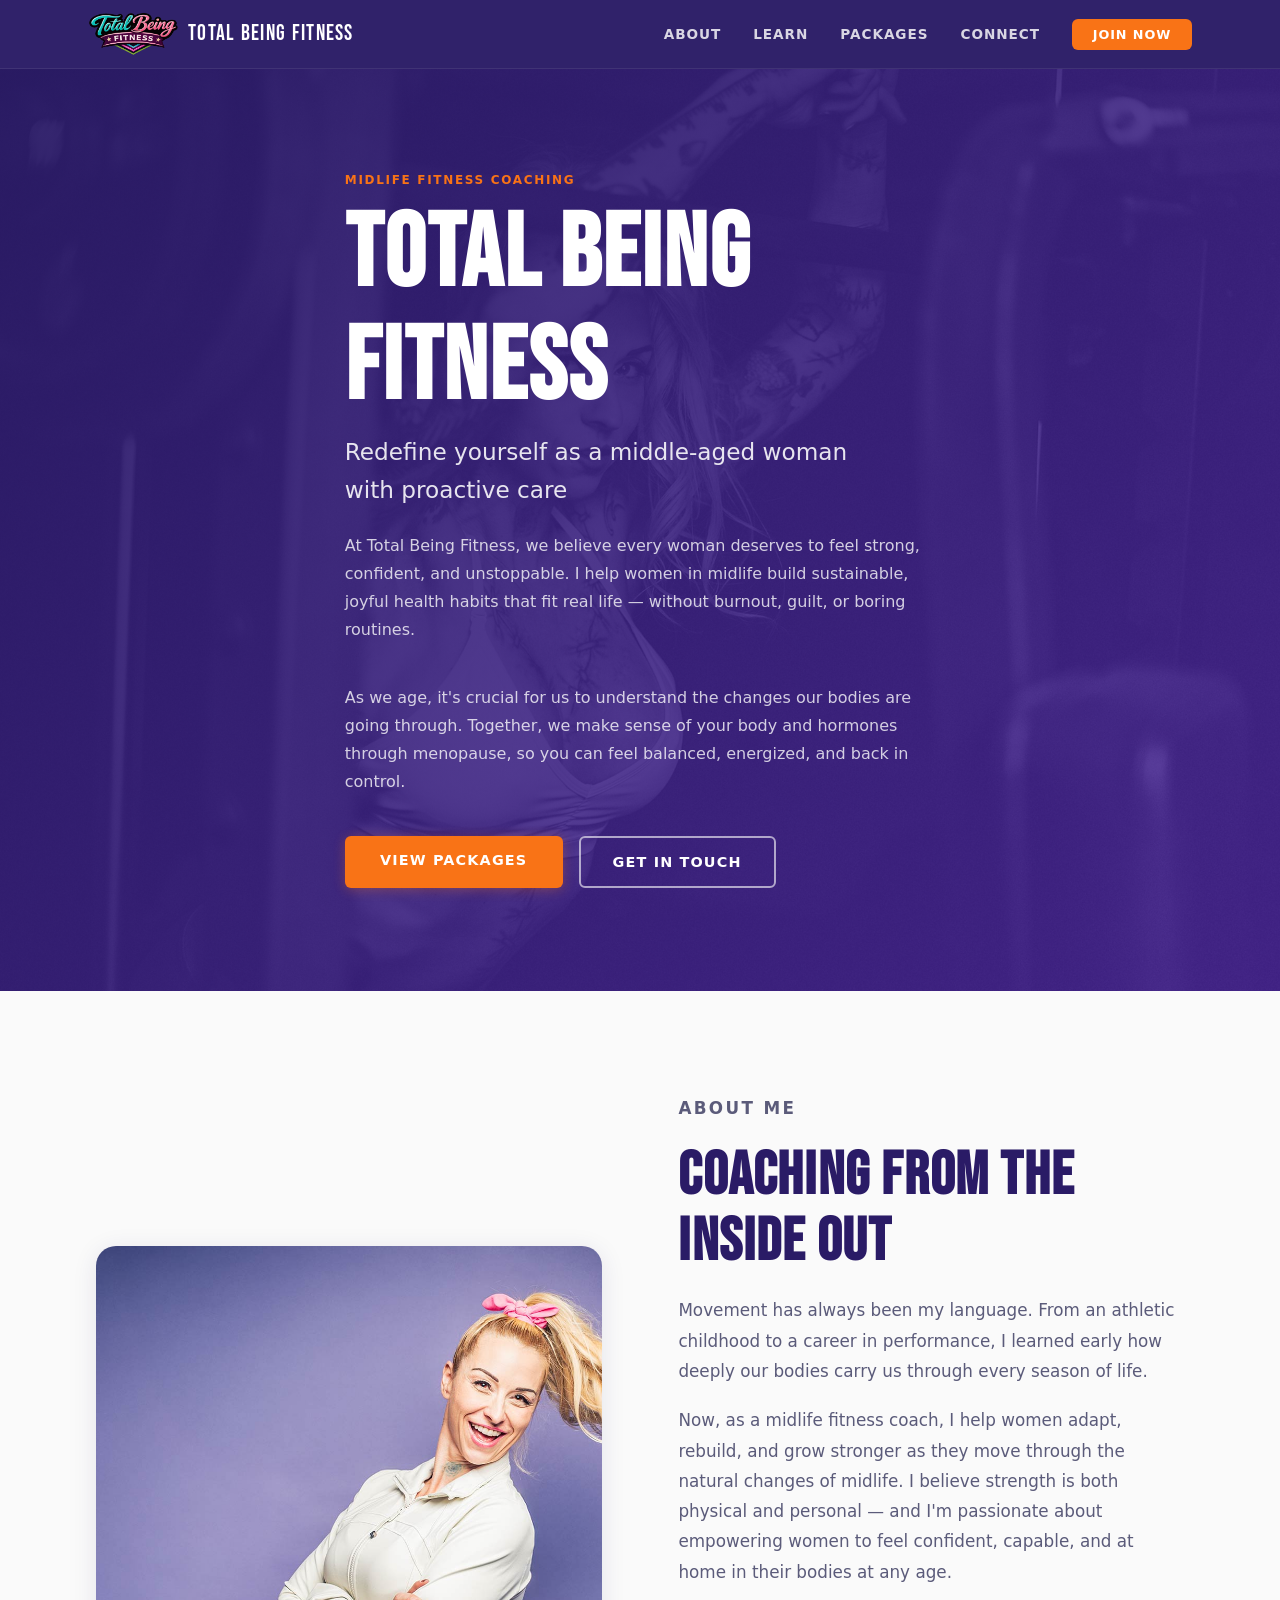
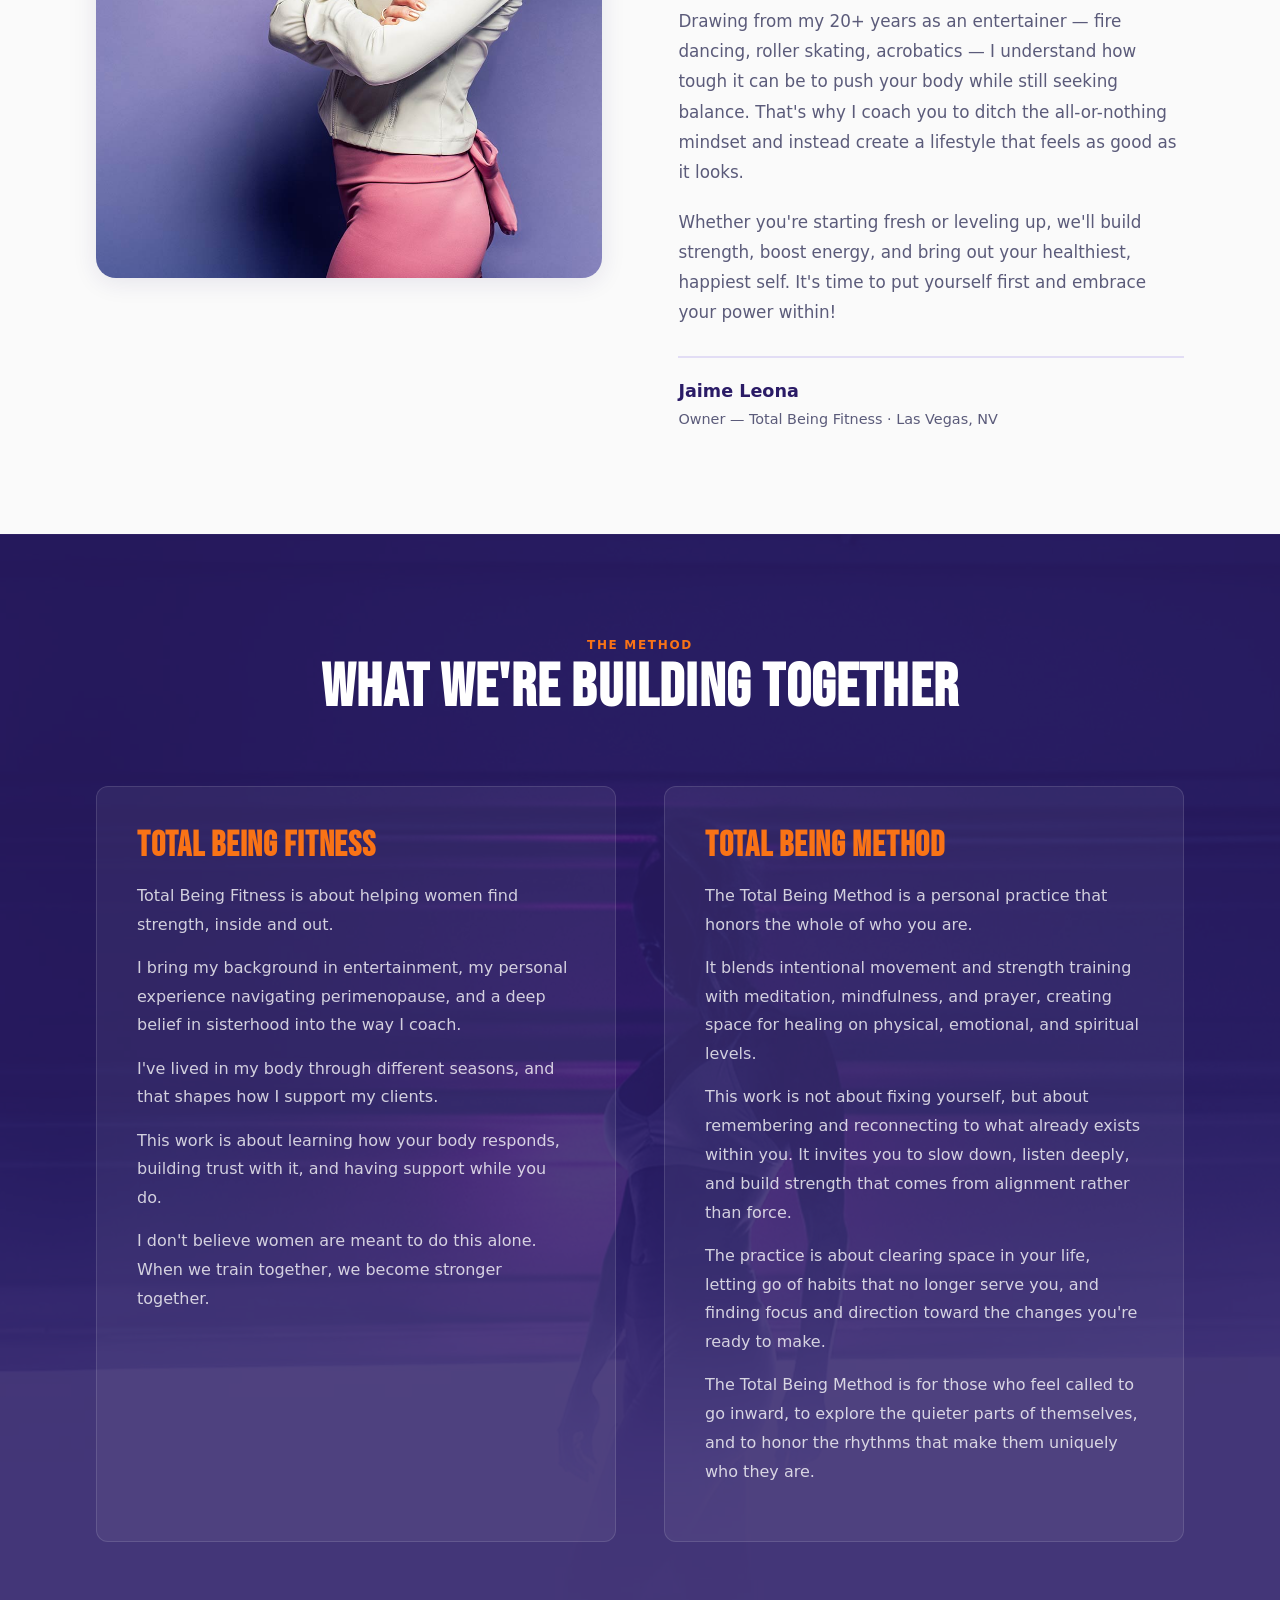
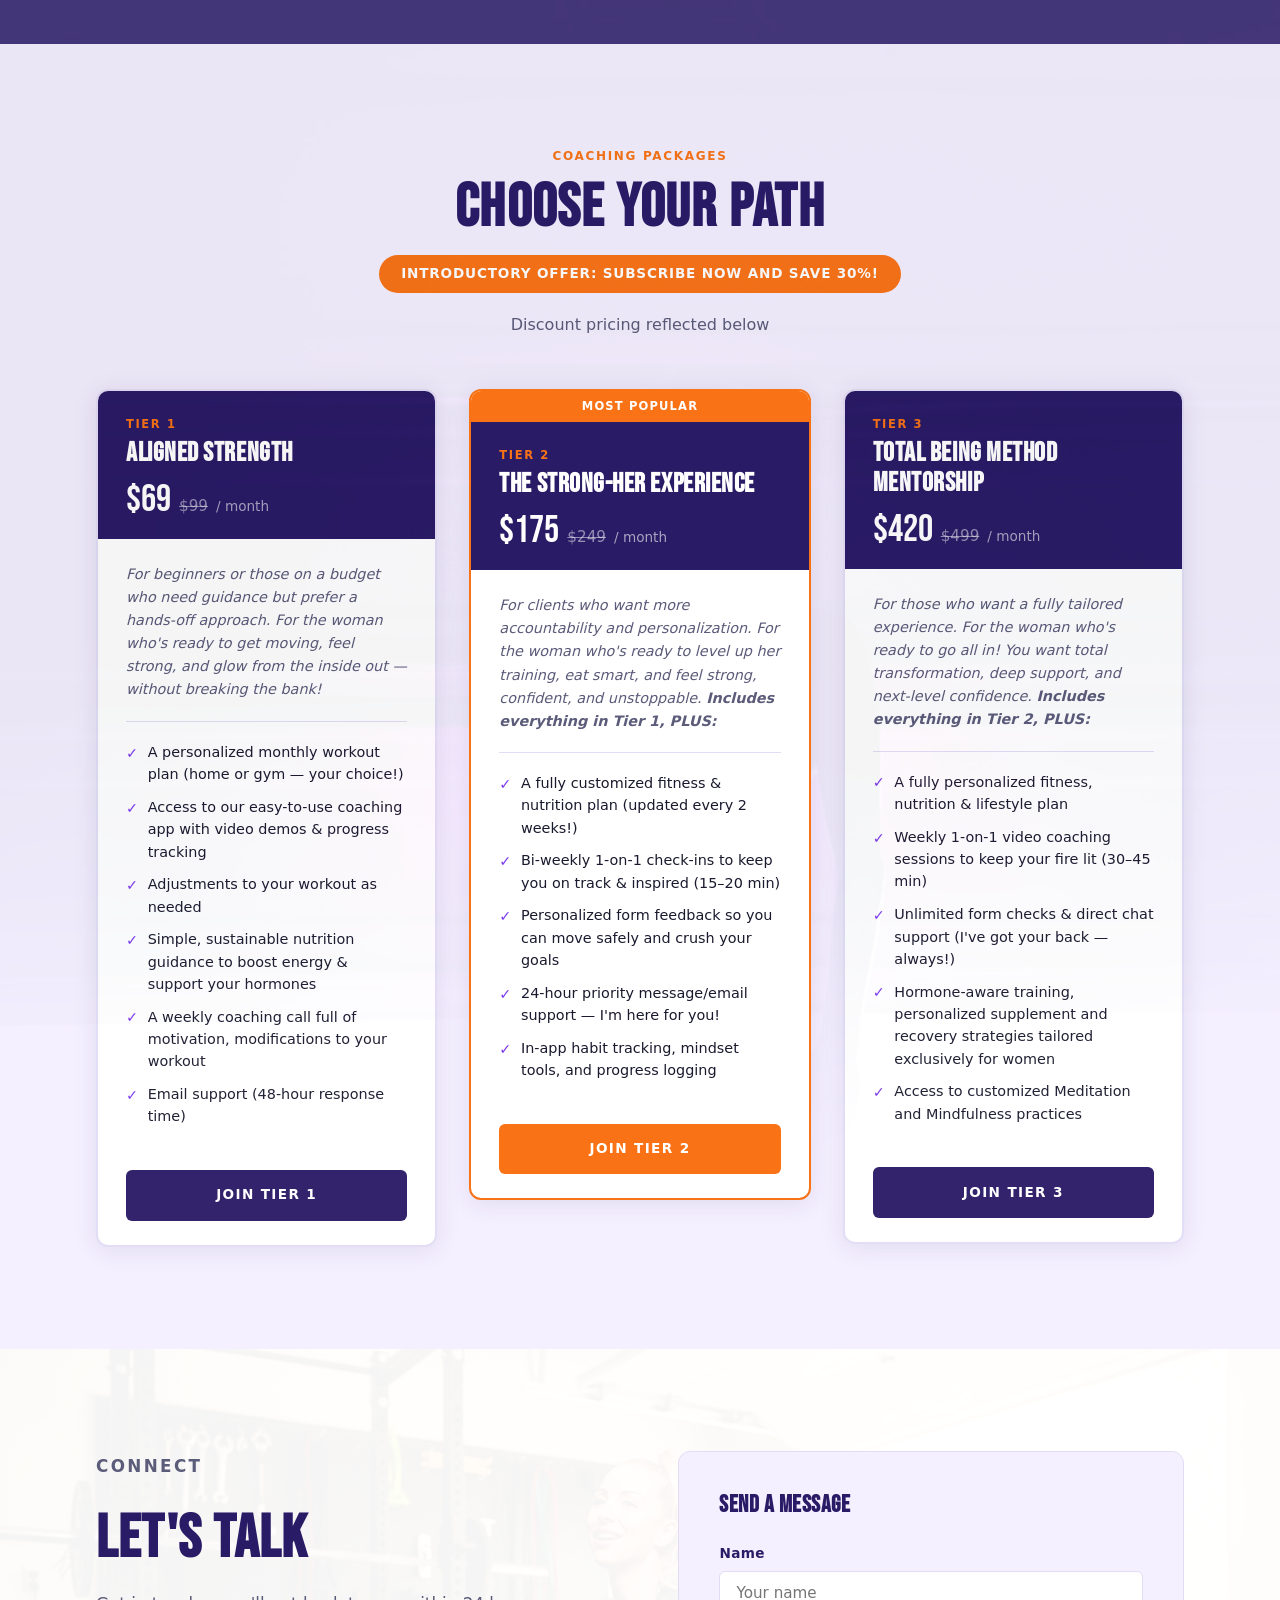
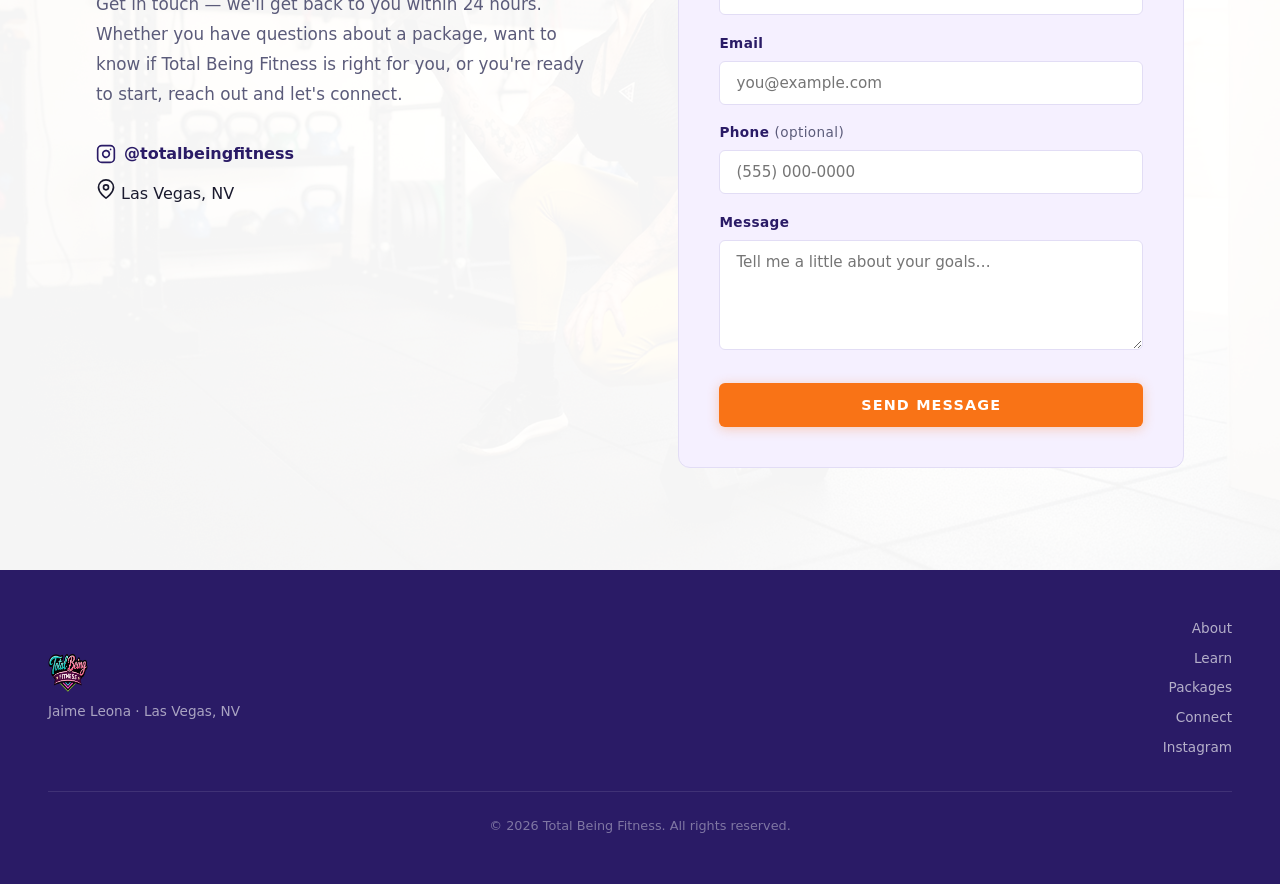
==== index.html @ df951c73 "Add files via upload" ====
<!doctype html>
<html lang="en">
<head>
  <meta charset="utf-8">
  <meta name="viewport" content="width=device-width, initial-scale=1">

  <title>Total Being Fitness | Midlife Women's Fitness Coaching — Las Vegas</title>
  <meta name="description" content="Redefine yourself as a middle-aged woman with proactive care. Jaime Leona offers personalized fitness coaching, nutrition guidance, and mindful movement for women in midlife. Las Vegas, NV.">

  <!-- Favicon -->
  <link rel="icon" type="image/png" href="./assets/favicon.png">

  <!-- Fonts -->
  <link rel="preconnect" href="https://api.fontshare.com">
  <link rel="stylesheet" href="https://api.fontshare.com/v2/css?f[]=satoshi@400,500,700&display=swap">
  <link rel="preconnect" href="https://fonts.googleapis.com">
  <link rel="preconnect" href="https://fonts.gstatic.com" crossorigin>
  <link href="https://fonts.googleapis.com/css2?family=Bebas+Neue&display=swap" rel="stylesheet">

  <!-- Styles -->
  <link rel="stylesheet" href="./css/styles.css">

  <!-- Open Graph -->
  <meta property="og:type"        content="website">
  <meta property="og:url"         content="https://totalbeing.fitness/">
  <meta property="og:title"       content="Total Being Fitness | Midlife Women's Fitness Coaching">
  <meta property="og:description" content="Redefine yourself as a middle-aged woman with proactive care. Personalized fitness, nutrition, and mindfulness coaching by Jaime Leona.">
  <meta property="og:image"       content="./assets/hero-bg.jpg">
  <meta name="twitter:card"       content="summary_large_image">
</head>
<body>

  <!-- ====================================================
       NAVIGATION
       ==================================================== -->
  <nav id="site-nav" aria-label="Main navigation">
    <div class="nav-inner">

      <a href="#top" class="nav-logo" aria-label="Total Being Fitness — home">
        <img src="./assets/logo.png" alt="Total Being Fitness logo" width="44" height="44">
        <span>Total Being Fitness</span>
      </a>

      <button
        id="nav-toggle"
        class="nav-toggle"
        aria-controls="nav-menu"
        aria-expanded="false"
        aria-label="Open navigation menu"
      >
        <span></span><span></span><span></span>
      </button>

      <ul id="nav-menu" class="nav-links" role="list">
        <li><a href="#about">About</a></li>
        <li><a href="#learn">Learn</a></li>
        <li><a href="#packages">Packages</a></li>
        <li><a href="#connect">Connect</a></li>
        <li><a href="#packages" class="nav-cta">Join Now</a></li>
      </ul>

    </div>
  </nav>

  <!-- ====================================================
       HERO
       ==================================================== -->
  <section id="top" aria-label="Hero">
    <div class="hero-bg" aria-hidden="true"></div>
    <div class="hero-overlay" aria-hidden="true"></div>

    <div class="hero-content container">
      <p class="eyebrow reveal">Midlife Fitness Coaching</p>
      <h1 class="reveal">Total Being<br>Fitness</h1>
      <p class="hero-subhead reveal">
        Redefine yourself as a middle-aged woman<br>with proactive care
      </p>
      <p class="hero-body reveal">
        At Total Being Fitness, we believe every woman deserves to feel strong, confident, and unstoppable.
        I help women in midlife build sustainable, joyful health habits that fit real life — without burnout, guilt, or boring routines.
      </p>
      <p class="hero-body reveal">
        As we age, it's crucial for us to understand the changes our bodies are going through. Together, we make sense of your body and hormones through menopause, so you can feel balanced, energized, and back in control.
      </p>
      <div class="hero-actions reveal">
        <a href="#packages" class="btn-primary">View Packages</a>
        <a href="#connect"  class="btn-secondary">Get in Touch</a>
      </div>
    </div>
  </section>

  <!-- ====================================================
       ABOUT ME
       ==================================================== -->
  <section id="about" aria-label="About Jaime Leona">
    <div class="about-grid container">

      <div class="about-image-wrap reveal">
        <img
          src="./assets/about-bg.jpg"
          alt="Jaime Leona, Total Being Fitness coach"
          loading="lazy"
        >
      </div>

      <div class="about-text reveal">
        <p class="eyebrow">About Me</p>
        <h2>Coaching From the Inside Out</h2>
        <p>
          Movement has always been my language. From an athletic childhood to a career in performance, I learned early how deeply our bodies carry us through every season of life.
        </p>
        <p>
          Now, as a midlife fitness coach, I help women adapt, rebuild, and grow stronger as they move through the natural changes of midlife. I believe strength is both physical and personal — and I'm passionate about empowering women to feel confident, capable, and at home in their bodies at any age.
        </p>
        <p>
          Drawing from my 20+ years as an entertainer — fire dancing, roller skating, acrobatics — I understand how tough it can be to push your body while still seeking balance. That's why I coach you to ditch the all-or-nothing mindset and instead create a lifestyle that feels as good as it looks.
        </p>
        <p>
          Whether you're starting fresh or leveling up, we'll build strength, boost energy, and bring out your healthiest, happiest self. It's time to put yourself first and embrace your power within!
        </p>

        <div class="about-byline">
          <strong>Jaime Leona</strong>
          <span>Owner — Total Being Fitness · Las Vegas, NV</span>
        </div>
      </div>

    </div>
  </section>

  <!-- ====================================================
       LEARN
       ==================================================== -->
  <section id="learn" aria-label="Learn about Total Being Fitness and Total Being Method">
    <div class="learn-inner container">

      <div class="learn-header reveal">
        <p class="eyebrow" style="color: var(--color-brand-accent);">The Method</p>
        <h2 style="color: #fff;">What We're Building Together</h2>
      </div>

      <div class="learn-grid">

        <div class="learn-card reveal">
          <h3>Total Being Fitness</h3>
          <p>Total Being Fitness is about helping women find strength, inside and out.</p>
          <p>I bring my background in entertainment, my personal experience navigating perimenopause, and a deep belief in sisterhood into the way I coach.</p>
          <p>I've lived in my body through different seasons, and that shapes how I support my clients.</p>
          <p>This work is about learning how your body responds, building trust with it, and having support while you do.</p>
          <p>I don't believe women are meant to do this alone. When we train together, we become stronger together.</p>
        </div>

        <div class="learn-card reveal">
          <h3>Total Being Method</h3>
          <p>The Total Being Method is a personal practice that honors the whole of who you are.</p>
          <p>It blends intentional movement and strength training with meditation, mindfulness, and prayer, creating space for healing on physical, emotional, and spiritual levels.</p>
          <p>This work is not about fixing yourself, but about remembering and reconnecting to what already exists within you. It invites you to slow down, listen deeply, and build strength that comes from alignment rather than force.</p>
          <p>The practice is about clearing space in your life, letting go of habits that no longer serve you, and finding focus and direction toward the changes you're ready to make.</p>
          <p>The Total Being Method is for those who feel called to go inward, to explore the quieter parts of themselves, and to honor the rhythms that make them uniquely who they are.</p>
        </div>

      </div>
    </div>
  </section>

  <!-- ====================================================
       PACKAGES
       ==================================================== -->
  <section id="packages" aria-label="Coaching packages">
    <div class="packages-header container reveal">
      <p class="eyebrow">Coaching Packages</p>
      <h2>Choose Your Path</h2>
      <span class="packages-intro">Introductory Offer: Subscribe now and save 30%!</span>
      <p class="packages-sub">Discount pricing reflected below</p>
    </div>

    <div class="packages-grid container">

      <!-- Tier 1 -->
      <article class="pkg-card reveal" aria-label="Tier 1: Aligned Strength">
        <div class="pkg-header">
          <p class="pkg-tier">Tier 1</p>
          <h3>Aligned Strength</h3>
          <div class="pkg-price">
            <span class="current">$69</span>
            <span class="original">$99</span>
            <span class="period">/ month</span>
          </div>
        </div>
        <div class="pkg-body">
          <p class="pkg-who">
            For beginners or those on a budget who need guidance but prefer a hands-off approach. For the woman who's ready to get moving, feel strong, and glow from the inside out — without breaking the bank!
          </p>
          <ul class="pkg-features">
            <li>A personalized monthly workout plan (home or gym — your choice!)</li>
            <li>Access to our easy-to-use coaching app with video demos &amp; progress tracking</li>
            <li>Adjustments to your workout as needed</li>
            <li>Simple, sustainable nutrition guidance to boost energy &amp; support your hormones</li>
            <li>A weekly coaching call full of motivation, modifications to your workout</li>
            <li>Email support (48-hour response time)</li>
          </ul>
          <a
            href="https://buy.stripe.com/6oU8wO1XOdl282NbNL4Ni02"
            target="_blank"
            rel="noopener noreferrer"
            class="pkg-cta"
            aria-label="Join Tier 1: Aligned Strength — $69/month"
          >JOIN TIER 1</a>
        </div>
      </article>

      <!-- Tier 2 -->
      <article class="pkg-card featured reveal" aria-label="Tier 2: The Strong-HER Experience">
        <div class="pkg-header">
          <p class="pkg-tier">Tier 2</p>
          <h3>The Strong-HER Experience</h3>
          <div class="pkg-price">
            <span class="current">$175</span>
            <span class="original">$249</span>
            <span class="period">/ month</span>
          </div>
        </div>
        <div class="pkg-body">
          <p class="pkg-who">
            For clients who want more accountability and personalization. For the woman who's ready to level up her training, eat smart, and feel strong, confident, and unstoppable. <strong>Includes everything in Tier 1, PLUS:</strong>
          </p>
          <ul class="pkg-features">
            <li>A fully customized fitness &amp; nutrition plan (updated every 2 weeks!)</li>
            <li>Bi-weekly 1-on-1 check-ins to keep you on track &amp; inspired (15–20 min)</li>
            <li>Personalized form feedback so you can move safely and crush your goals</li>
            <li>24-hour priority message/email support — I'm here for you!</li>
            <li>In-app habit tracking, mindset tools, and progress logging</li>
          </ul>
          <a
            href="https://buy.stripe.com/7sY9ASdGw6WEdn7cRP4Ni03"
            target="_blank"
            rel="noopener noreferrer"
            class="pkg-cta"
            aria-label="Join Tier 2: The Strong-HER Experience — $175/month"
          >JOIN TIER 2</a>
        </div>
      </article>

      <!-- Tier 3 -->
      <article class="pkg-card reveal" aria-label="Tier 3: Total Being Method Mentorship">
        <div class="pkg-header">
          <p class="pkg-tier">Tier 3</p>
          <h3>Total Being Method Mentorship</h3>
          <div class="pkg-price">
            <span class="current">$420</span>
            <span class="original">$499</span>
            <span class="period">/ month</span>
          </div>
        </div>
        <div class="pkg-body">
          <p class="pkg-who">
            For those who want a fully tailored experience. For the woman who's ready to go all in! You want total transformation, deep support, and next-level confidence. <strong>Includes everything in Tier 2, PLUS:</strong>
          </p>
          <ul class="pkg-features">
            <li>A fully personalized fitness, nutrition &amp; lifestyle plan</li>
            <li>Weekly 1-on-1 video coaching sessions to keep your fire lit (30–45 min)</li>
            <li>Unlimited form checks &amp; direct chat support (I've got your back — always!)</li>
            <li>Hormone-aware training, personalized supplement and recovery strategies tailored exclusively for women</li>
            <li>Access to customized Meditation and Mindfulness practices</li>
          </ul>
          <a
            href="https://buy.stripe.com/3cI7sKdGw1CkbeZ0534Ni04"
            target="_blank"
            rel="noopener noreferrer"
            class="pkg-cta"
            aria-label="Join Tier 3: Total Being Method Mentorship — $420/month"
          >JOIN TIER 3</a>
        </div>
      </article>

    </div>
  </section>

  <!-- ====================================================
       CONNECT
       ==================================================== -->
  <section id="connect" aria-label="Contact Jaime Leona">
    <div class="connect-grid container">

      <div class="connect-info reveal">
        <p class="eyebrow">Connect</p>
        <h2>Let's Talk</h2>
        <p>
          Get in touch — we'll get back to you within 24 hours. Whether you have questions about a package, want to know if Total Being Fitness is right for you, or you're ready to start, reach out and let's connect.
        </p>

        <div class="connect-meta">
          <a
            href="https://www.instagram.com/totalbeingfitness/"
            target="_blank"
            rel="noopener noreferrer"
            aria-label="Follow Total Being Fitness on Instagram"
          >
            <svg width="20" height="20" viewBox="0 0 24 24" fill="none" stroke="currentColor" stroke-width="2" stroke-linecap="round" stroke-linejoin="round" aria-hidden="true"><rect x="2" y="2" width="20" height="20" rx="5" ry="5"/><path d="M16 11.37A4 4 0 1 1 12.63 8 4 4 0 0 1 16 11.37z"/><line x1="17.5" y1="6.5" x2="17.51" y2="6.5"/></svg>
            @totalbeingfitness
          </a>
          <span>
            <svg width="20" height="20" viewBox="0 0 24 24" fill="none" stroke="currentColor" stroke-width="2" stroke-linecap="round" stroke-linejoin="round" aria-hidden="true"><path d="M21 10c0 7-9 13-9 13s-9-6-9-13a9 9 0 0 1 18 0z"/><circle cx="12" cy="10" r="3"/></svg>
            Las Vegas, NV
          </span>
        </div>
      </div>

      <div class="contact-card reveal">
        <h3>Send a Message</h3>
        <form
          action="https://api.staticforms.xyz/submit"
          method="POST"
        >
          <input type="hidden" name="accessKey" value="sf_c7f08e6ef12e8ab737661a34">
          <input type="hidden" name="redirectTo" value="./thank-you.html">
          <input type="hidden" name="subject" value="New message from Total Being Fitness website">
          <input type="text"  name="honeypot" style="display:none" tabindex="-1" autocomplete="off">

          <div class="form-group">
            <label for="name">Name</label>
            <input
              type="text"
              id="name"
              name="name"
              placeholder="Your name"
              required
              autocomplete="name"
            >
          </div>

          <div class="form-group">
            <label for="email">Email</label>
            <input
              type="email"
              id="email"
              name="email"
              placeholder="you@example.com"
              required
              autocomplete="email"
            >
          </div>

          <div class="form-group">
            <label for="phone">Phone <span style="font-weight:400;color:var(--color-text-muted);">(optional)</span></label>
            <input
              type="tel"
              id="phone"
              name="phone"
              placeholder="(555) 000-0000"
              autocomplete="tel"
            >
          </div>

          <div class="form-group">
            <label for="message">Message</label>
            <textarea
              id="message"
              name="message"
              placeholder="Tell me a little about your goals…"
              required
            ></textarea>
          </div>

          <button type="submit" class="btn-primary form-submit">
            Send Message
          </button>
        </form>
      </div>

    </div>
  </section>

  <!-- ====================================================
       FOOTER
       ==================================================== -->
  <footer>
    <div class="footer-inner">
      <div class="footer-brand">
        <img src="./assets/logo.png" alt="Total Being Fitness" width="40" height="40">
        <p>Jaime Leona · Las Vegas, NV</p>
      </div>
      <nav class="footer-links" aria-label="Footer navigation">
        <a href="#about">About</a>
        <a href="#learn">Learn</a>
        <a href="#packages">Packages</a>
        <a href="#connect">Connect</a>
        <a href="https://www.instagram.com/totalbeingfitness/" target="_blank" rel="noopener noreferrer">Instagram</a>
      </nav>
    </div>
    <div class="footer-bottom">
      &copy; <span id="yr"></span> Total Being Fitness. All rights reserved.
      <script>document.getElementById('yr').textContent = new Date().getFullYear();</script>
    </div>
  </footer>

  <script src="./js/site.js"></script>
</body>
</html>
---- css/styles.css ----
/* ============================================================
   Total Being Fitness — styles.css
   Cloudflare Pages static build
   ============================================================ */

/* --- Reset & Base ----------------------------------------- */
*, *::before, *::after { box-sizing: border-box; margin: 0; padding: 0; }

:root {
  --color-brand-dark:   #2a1b66;   /* deep purple */
  --color-brand-mid:    #7c3aed;   /* vivid violet */
  --color-brand-accent: #f97316;   /* energetic orange */
  --color-brand-light:  #f5f0ff;   /* lavender tint */
  --color-white:        #ffffff;
  --color-offwhite:     #fafafa;
  --color-text:         #1a1a2e;
  --color-text-muted:   #5b5b7a;
  --color-border:       #e2ddf5;

  --font-display: 'Bebas Neue', Impact, 'Arial Narrow', sans-serif;
  --font-body:    'Satoshi', 'Inter', system-ui, -apple-system, sans-serif;

  --radius-sm:  6px;
  --radius-md:  12px;
  --radius-lg:  20px;

  --shadow-card: 0 4px 24px rgba(42,27,102,.10);
  --shadow-btn:  0 2px 12px rgba(249,115,22,.30);

  --max-w: 1200px;
  --section-pad: clamp(4rem, 8vw, 7rem) clamp(1.25rem, 5vw, 3rem);
}

html { scroll-behavior: smooth; font-size: 16px; }

body {
  font-family: var(--font-body);
  color: var(--color-text);
  background: var(--color-white);
  line-height: 1.6;
  -webkit-font-smoothing: antialiased;
}

img { display: block; max-width: 100%; height: auto; }
a   { color: inherit; text-decoration: none; }

.container {
  max-width: var(--max-w);
  margin: 0 auto;
  padding: 0 clamp(1.25rem, 5vw, 3rem);
}

/* --- Typography ------------------------------------------- */
.eyebrow {
  font-family: var(--font-body);
  font-size: .75rem;
  font-weight: 700;
  letter-spacing: .14em;
  text-transform: uppercase;
  color: var(--color-brand-accent);
  margin-bottom: .6rem;
}

h1,h2,h3,h4 { line-height: 1.1; }

h1 {
  font-family: var(--font-display);
  font-size: clamp(3rem, 8vw, 6.5rem);
  letter-spacing: .02em;
}

h2 {
  font-family: var(--font-display);
  font-size: clamp(2.2rem, 5vw, 3.8rem);
  letter-spacing: .02em;
}

h3 {
  font-family: var(--font-display);
  font-size: clamp(1.5rem, 3vw, 2.2rem);
  letter-spacing: .02em;
}

/* --- Buttons ---------------------------------------------- */
.btn-primary {
  display: inline-block;
  padding: .85rem 2.2rem;
  background: var(--color-brand-accent);
  color: var(--color-white);
  font-family: var(--font-body);
  font-weight: 700;
  font-size: .9rem;
  letter-spacing: .08em;
  text-transform: uppercase;
  border-radius: var(--radius-sm);
  box-shadow: var(--shadow-btn);
  transition: background .2s, transform .15s, box-shadow .2s;
  cursor: pointer;
  border: none;
}

.btn-primary:hover {
  background: #ea6c10;
  transform: translateY(-2px);
  box-shadow: 0 6px 20px rgba(249,115,22,.40);
}

.btn-secondary {
  display: inline-block;
  padding: .8rem 2rem;
  background: transparent;
  color: var(--color-white);
  font-family: var(--font-body);
  font-weight: 700;
  font-size: .9rem;
  letter-spacing: .08em;
  text-transform: uppercase;
  border: 2px solid rgba(255,255,255,.6);
  border-radius: var(--radius-sm);
  transition: border-color .2s, background .2s;
}

.btn-secondary:hover {
  border-color: var(--color-white);
  background: rgba(255,255,255,.12);
}

/* --- Nav -------------------------------------------------- */
#site-nav {
  position: sticky;
  top: 0;
  z-index: 100;
  background: rgba(42,27,102,.97);
  backdrop-filter: blur(10px);
  -webkit-backdrop-filter: blur(10px);
  border-bottom: 1px solid rgba(255,255,255,.08);
}

.nav-inner {
  display: flex;
  align-items: center;
  justify-content: space-between;
  height: 68px;
  max-width: var(--max-w);
  margin: 0 auto;
  padding: 0 clamp(1.25rem, 5vw, 3rem);
}

.nav-logo {
  display: flex;
  align-items: center;
  gap: .6rem;
  text-decoration: none;
}

.nav-logo img {
  height: 44px;
  width: auto;
}

.nav-logo span {
  font-family: var(--font-display);
  font-size: 1.35rem;
  color: var(--color-white);
  letter-spacing: .06em;
  line-height: 1;
}

.nav-links {
  display: flex;
  align-items: center;
  gap: 2rem;
  list-style: none;
}

.nav-links a {
  font-size: .85rem;
  font-weight: 600;
  letter-spacing: .07em;
  text-transform: uppercase;
  color: rgba(255,255,255,.82);
  transition: color .2s;
}

.nav-links a:hover { color: var(--color-white); }

.nav-cta {
  font-size: .8rem !important;
  padding: .5rem 1.3rem;
  background: var(--color-brand-accent);
  color: var(--color-white) !important;
  border-radius: var(--radius-sm);
  font-weight: 700 !important;
  text-transform: uppercase !important;
  transition: background .2s !important;
}
.nav-cta:hover { background: #ea6c10 !important; color: var(--color-white) !important; }

.nav-toggle {
  display: none;
  flex-direction: column;
  gap: 5px;
  background: none;
  border: none;
  cursor: pointer;
  padding: 4px;
}
.nav-toggle span {
  display: block;
  width: 24px;
  height: 2px;
  background: var(--color-white);
  border-radius: 2px;
  transition: transform .3s, opacity .3s;
}
.nav-toggle.open span:nth-child(1) { transform: translateY(7px) rotate(45deg); }
.nav-toggle.open span:nth-child(2) { opacity: 0; }
.nav-toggle.open span:nth-child(3) { transform: translateY(-7px) rotate(-45deg); }

/* Mobile nav */
@media (max-width: 768px) {
  .nav-toggle { display: flex; }
  .nav-links {
    display: none;
    position: absolute;
    top: 68px;
    left: 0;
    right: 0;
    background: rgba(42,27,102,.98);
    flex-direction: column;
    gap: 0;
    padding: 1rem 0 1.5rem;
    border-bottom: 1px solid rgba(255,255,255,.1);
  }
  .nav-links.open { display: flex; }
  .nav-links li { width: 100%; text-align: center; }
  .nav-links a { display: block; padding: .9rem 1rem; font-size: 1rem; }
  .nav-cta { display: inline-block; margin: .5rem auto; width: calc(100% - 3rem); text-align: center; }
}

/* --- Hero ------------------------------------------------- */
#top {
  position: relative;
  min-height: 100svh;
  display: flex;
  align-items: center;
  background: var(--color-brand-dark);
  overflow: hidden;
}

.hero-bg {
  position: absolute;
  inset: 0;
  background-image: url('../assets/hero-bg.jpg');
  background-size: cover;
  background-position: center 20%;
  opacity: .28;
}

.hero-overlay {
  position: absolute;
  inset: 0;
  background: linear-gradient(135deg, rgba(42,27,102,.85) 0%, rgba(124,58,237,.35) 100%);
}

.hero-content {
  position: relative;
  z-index: 2;
  max-width: 780px;
  padding: var(--section-pad);
}

.hero-content h1 {
  color: var(--color-white);
  margin-bottom: .5rem;
}

.hero-subhead {
  font-size: clamp(1.15rem, 2.5vw, 1.45rem);
  color: rgba(255,255,255,.88);
  font-weight: 500;
  margin-bottom: 1.5rem;
  max-width: 54ch;
}

.hero-body {
  font-size: 1rem;
  color: rgba(255,255,255,.78);
  max-width: 58ch;
  margin-bottom: 2.5rem;
  line-height: 1.75;
}

.hero-actions { display: flex; flex-wrap: wrap; gap: 1rem; }

/* --- About ------------------------------------------------ */
#about {
  background: var(--color-offwhite);
  padding: var(--section-pad);
}

.about-grid {
  display: grid;
  grid-template-columns: 1fr 1fr;
  gap: clamp(2rem, 6vw, 5rem);
  align-items: center;
  max-width: var(--max-w);
  margin: 0 auto;
}

.about-image-wrap {
  position: relative;
}

.about-image-wrap img {
  width: 100%;
  aspect-ratio: 4/5;
  object-fit: cover;
  border-radius: var(--radius-lg);
  box-shadow: var(--shadow-card);
}

.about-image-wrap::after {
  content: '';
  position: absolute;
  bottom: -16px;
  right: -16px;
  width: 60%;
  height: 60%;
  border: 3px solid var(--color-brand-accent);
  border-radius: var(--radius-lg);
  z-index: -1;
}

.about-text h2 { color: var(--color-brand-dark); margin-bottom: 1.2rem; }
.about-text p { color: var(--color-text-muted); font-size: 1.05rem; line-height: 1.8; margin-bottom: 1.2rem; }

.about-byline {
  margin-top: 1.8rem;
  padding-top: 1.2rem;
  border-top: 2px solid var(--color-border);
}

.about-byline strong {
  display: block;
  font-size: 1.1rem;
  font-weight: 700;
  color: var(--color-brand-dark);
}

.about-byline span {
  font-size: .9rem;
  color: var(--color-text-muted);
}

@media (max-width: 768px) {
  .about-grid { grid-template-columns: 1fr; }
  .about-image-wrap::after { display: none; }
}

/* --- Learn ------------------------------------------------ */
#learn {
  background: var(--color-brand-dark);
  padding: var(--section-pad);
  position: relative;
  overflow: hidden;
}

#learn::before {
  content: '';
  position: absolute;
  inset: 0;
  background-image: url('../assets/packages-bg.jpg');
  background-size: cover;
  background-position: center;
  opacity: .12;
}

.learn-inner {
  position: relative;
  z-index: 1;
  max-width: var(--max-w);
  margin: 0 auto;
}

.learn-header {
  text-align: center;
  margin-bottom: clamp(2.5rem, 5vw, 4rem);
}

.learn-header h2 { color: var(--color-white); margin-bottom: .8rem; }
.learn-header p  { color: rgba(255,255,255,.7); max-width: 52ch; margin: 0 auto; }

.learn-grid {
  display: grid;
  grid-template-columns: 1fr 1fr;
  gap: clamp(1.5rem, 4vw, 3rem);
}

.learn-card {
  background: rgba(255,255,255,.06);
  border: 1px solid rgba(255,255,255,.12);
  border-radius: var(--radius-md);
  padding: clamp(1.75rem, 4vw, 2.5rem);
  transition: background .25s, border-color .25s;
}

.learn-card:hover {
  background: rgba(255,255,255,.1);
  border-color: rgba(249,115,22,.5);
}

.learn-card h3 { color: var(--color-brand-accent); margin-bottom: 1rem; }
.learn-card p  { color: rgba(255,255,255,.78); font-size: 1rem; line-height: 1.8; margin-bottom: .9rem; }

@media (max-width: 640px) {
  .learn-grid { grid-template-columns: 1fr; }
}

/* --- Packages --------------------------------------------- */
#packages {
  padding: var(--section-pad);
  background: var(--color-brand-light);
  position: relative;
  overflow: hidden;
}

#packages::before {
  content: '';
  position: absolute;
  inset: 0;
  background-image: url('../assets/packages-bg.jpg');
  background-size: cover;
  background-position: center;
  opacity: .04;
  pointer-events: none;
}

.packages-header {
  text-align: center;
  margin-bottom: clamp(2rem, 4vw, 3.5rem);
}

.packages-header h2 { color: var(--color-brand-dark); margin-bottom: .8rem; }

.packages-intro {
  display: inline-block;
  background: var(--color-brand-accent);
  color: var(--color-white);
  font-weight: 700;
  font-size: .85rem;
  letter-spacing: .06em;
  text-transform: uppercase;
  padding: .5rem 1.4rem;
  border-radius: 100px;
  margin-bottom: 1.2rem;
}

.packages-sub {
  color: var(--color-text-muted);
  font-size: 1rem;
  max-width: 52ch;
  margin: 0 auto;
}

.packages-grid {
  display: grid;
  grid-template-columns: repeat(3, 1fr);
  gap: clamp(1.25rem, 3vw, 2rem);
  max-width: var(--max-w);
  margin: 0 auto;
  align-items: start;
}

.pkg-card {
  background: var(--color-white);
  border: 2px solid var(--color-border);
  border-radius: var(--radius-md);
  overflow: hidden;
  display: flex;
  flex-direction: column;
  box-shadow: var(--shadow-card);
  transition: transform .25s, box-shadow .25s, border-color .25s;
}

.pkg-card:hover {
  transform: translateY(-6px);
  box-shadow: 0 12px 40px rgba(42,27,102,.16);
  border-color: var(--color-brand-mid);
}

.pkg-card.featured {
  border-color: var(--color-brand-accent);
  position: relative;
}

.pkg-card.featured::before {
  content: 'Most Popular';
  display: block;
  background: var(--color-brand-accent);
  color: var(--color-white);
  font-size: .72rem;
  font-weight: 700;
  letter-spacing: .1em;
  text-transform: uppercase;
  text-align: center;
  padding: .4rem;
}

.pkg-header {
  background: var(--color-brand-dark);
  color: var(--color-white);
  padding: 1.5rem 1.75rem 1.25rem;
}

.pkg-tier {
  font-size: .72rem;
  font-weight: 700;
  letter-spacing: .14em;
  text-transform: uppercase;
  color: var(--color-brand-accent);
  margin-bottom: .35rem;
}

.pkg-header h3 {
  font-family: var(--font-display);
  font-size: clamp(1.3rem, 2.5vw, 1.7rem);
  color: var(--color-white);
  margin-bottom: .75rem;
}

.pkg-price {
  display: flex;
  align-items: baseline;
  gap: .5rem;
  flex-wrap: wrap;
}

.pkg-price .current {
  font-family: var(--font-display);
  font-size: 2.4rem;
  color: var(--color-white);
  line-height: 1;
}

.pkg-price .original {
  font-size: .95rem;
  color: rgba(255,255,255,.5);
  text-decoration: line-through;
}

.pkg-price .period {
  font-size: .85rem;
  color: rgba(255,255,255,.6);
}

.pkg-body {
  padding: 1.5rem 1.75rem;
  flex: 1;
  display: flex;
  flex-direction: column;
}

.pkg-who {
  font-size: .9rem;
  color: var(--color-text-muted);
  font-style: italic;
  margin-bottom: 1.2rem;
  padding-bottom: 1.2rem;
  border-bottom: 1px solid var(--color-border);
  line-height: 1.6;
}

.pkg-features {
  list-style: none;
  margin-bottom: 2rem;
  flex: 1;
}

.pkg-features li {
  display: flex;
  gap: .6rem;
  font-size: .9rem;
  color: var(--color-text);
  line-height: 1.55;
  margin-bottom: .65rem;
}

.pkg-features li::before {
  content: '✓';
  color: var(--color-brand-mid);
  font-weight: 700;
  flex-shrink: 0;
  margin-top: .05em;
}

.pkg-cta {
  display: block;
  text-align: center;
  padding: .9rem 1.5rem;
  background: var(--color-brand-dark);
  color: var(--color-white);
  font-family: var(--font-body);
  font-weight: 700;
  font-size: .85rem;
  letter-spacing: .1em;
  text-transform: uppercase;
  border-radius: var(--radius-sm);
  transition: background .2s, transform .15s;
  margin-top: auto;
}

.pkg-cta:hover {
  background: var(--color-brand-mid);
  transform: translateY(-2px);
}

.pkg-card.featured .pkg-cta {
  background: var(--color-brand-accent);
}
.pkg-card.featured .pkg-cta:hover {
  background: #ea6c10;
}

@media (max-width: 900px) {
  .packages-grid { grid-template-columns: 1fr 1fr; }
}

@media (max-width: 580px) {
  .packages-grid { grid-template-columns: 1fr; }
}

/* --- Connect ---------------------------------------------- */
#connect {
  padding: var(--section-pad);
  background: var(--color-white);
  position: relative;
  overflow: hidden;
}

#connect::before {
  content: '';
  position: absolute;
  inset: 0;
  background-image: url('../assets/connect-bg.jpg');
  background-size: cover;
  background-position: center top;
  opacity: .04;
  pointer-events: none;
}

#connect .connect-grid {
  position: relative;
  z-index: 1;
}

.connect-grid {
  display: grid;
  grid-template-columns: 1fr 1fr;
  gap: clamp(2rem, 6vw, 5rem);
  align-items: start;
  max-width: var(--max-w);
  margin: 0 auto;
}

.connect-info h2 { color: var(--color-brand-dark); margin-bottom: 1rem; }
.connect-info p  { color: var(--color-text-muted); font-size: 1.05rem; line-height: 1.8; margin-bottom: 1.5rem; }

.connect-meta {
  display: flex;
  flex-direction: column;
  gap: .75rem;
  margin-top: 2rem;
}

.connect-meta a {
  display: inline-flex;
  align-items: center;
  gap: .5rem;
  font-weight: 600;
  color: var(--color-brand-dark);
  transition: color .2s;
}

.connect-meta a:hover { color: var(--color-brand-mid); }

.contact-card {
  background: var(--color-brand-light);
  border: 1px solid var(--color-border);
  border-radius: var(--radius-md);
  padding: clamp(1.75rem, 4vw, 2.5rem);
}

.contact-card h3 {
  color: var(--color-brand-dark);
  margin-bottom: 1.5rem;
  font-size: 1.5rem;
}

.form-group { margin-bottom: 1.1rem; }

.form-group label {
  display: block;
  font-size: .85rem;
  font-weight: 600;
  color: var(--color-brand-dark);
  margin-bottom: .4rem;
  letter-spacing: .03em;
}

.form-group input,
.form-group textarea {
  width: 100%;
  padding: .75rem 1rem;
  border: 1.5px solid var(--color-border);
  border-radius: var(--radius-sm);
  font-family: var(--font-body);
  font-size: .95rem;
  color: var(--color-text);
  background: var(--color-white);
  transition: border-color .2s, box-shadow .2s;
  outline: none;
}

.form-group input:focus,
.form-group textarea:focus {
  border-color: var(--color-brand-mid);
  box-shadow: 0 0 0 3px rgba(124,58,237,.12);
}

.form-group textarea { resize: vertical; min-height: 110px; }

.form-submit { width: 100%; margin-top: .5rem; }

@media (max-width: 768px) {
  .connect-grid { grid-template-columns: 1fr; }
}

/* --- Footer ----------------------------------------------- */
footer {
  background: var(--color-brand-dark);
  color: rgba(255,255,255,.7);
  padding: 3rem clamp(1.25rem, 5vw, 3rem);
}

.footer-inner {
  max-width: var(--max-w);
  margin: 0 auto;
  display: grid;
  grid-template-columns: 1fr auto;
  align-items: center;
  gap: 2rem;
}

.footer-brand img { height: 40px; margin-bottom: .5rem; }
.footer-brand p   { font-size: .85rem; color: rgba(255,255,255,.6); }

.footer-links {
  display: flex;
  flex-direction: column;
  align-items: flex-end;
  gap: .5rem;
}

.footer-links a {
  font-size: .85rem;
  color: rgba(255,255,255,.65);
  transition: color .2s;
}

.footer-links a:hover { color: var(--color-white); }

.footer-bottom {
  max-width: var(--max-w);
  margin: 2rem auto 0;
  padding-top: 1.5rem;
  border-top: 1px solid rgba(255,255,255,.1);
  font-size: .8rem;
  color: rgba(255,255,255,.4);
  text-align: center;
}

@media (max-width: 640px) {
  .footer-inner { grid-template-columns: 1fr; text-align: center; }
  .footer-links { align-items: center; flex-direction: row; flex-wrap: wrap; justify-content: center; }
}

/* --- Utilities -------------------------------------------- */
.sr-only {
  position: absolute; width: 1px; height: 1px;
  padding: 0; margin: -1px; overflow: hidden;
  clip: rect(0,0,0,0); white-space: nowrap; border: 0;
}

.text-center { text-align: center; }

/* Scroll reveal */
.reveal { opacity: 0; transform: translateY(24px); transition: opacity .55s ease, transform .55s ease; }
.reveal.visible { opacity: 1; transform: none; }
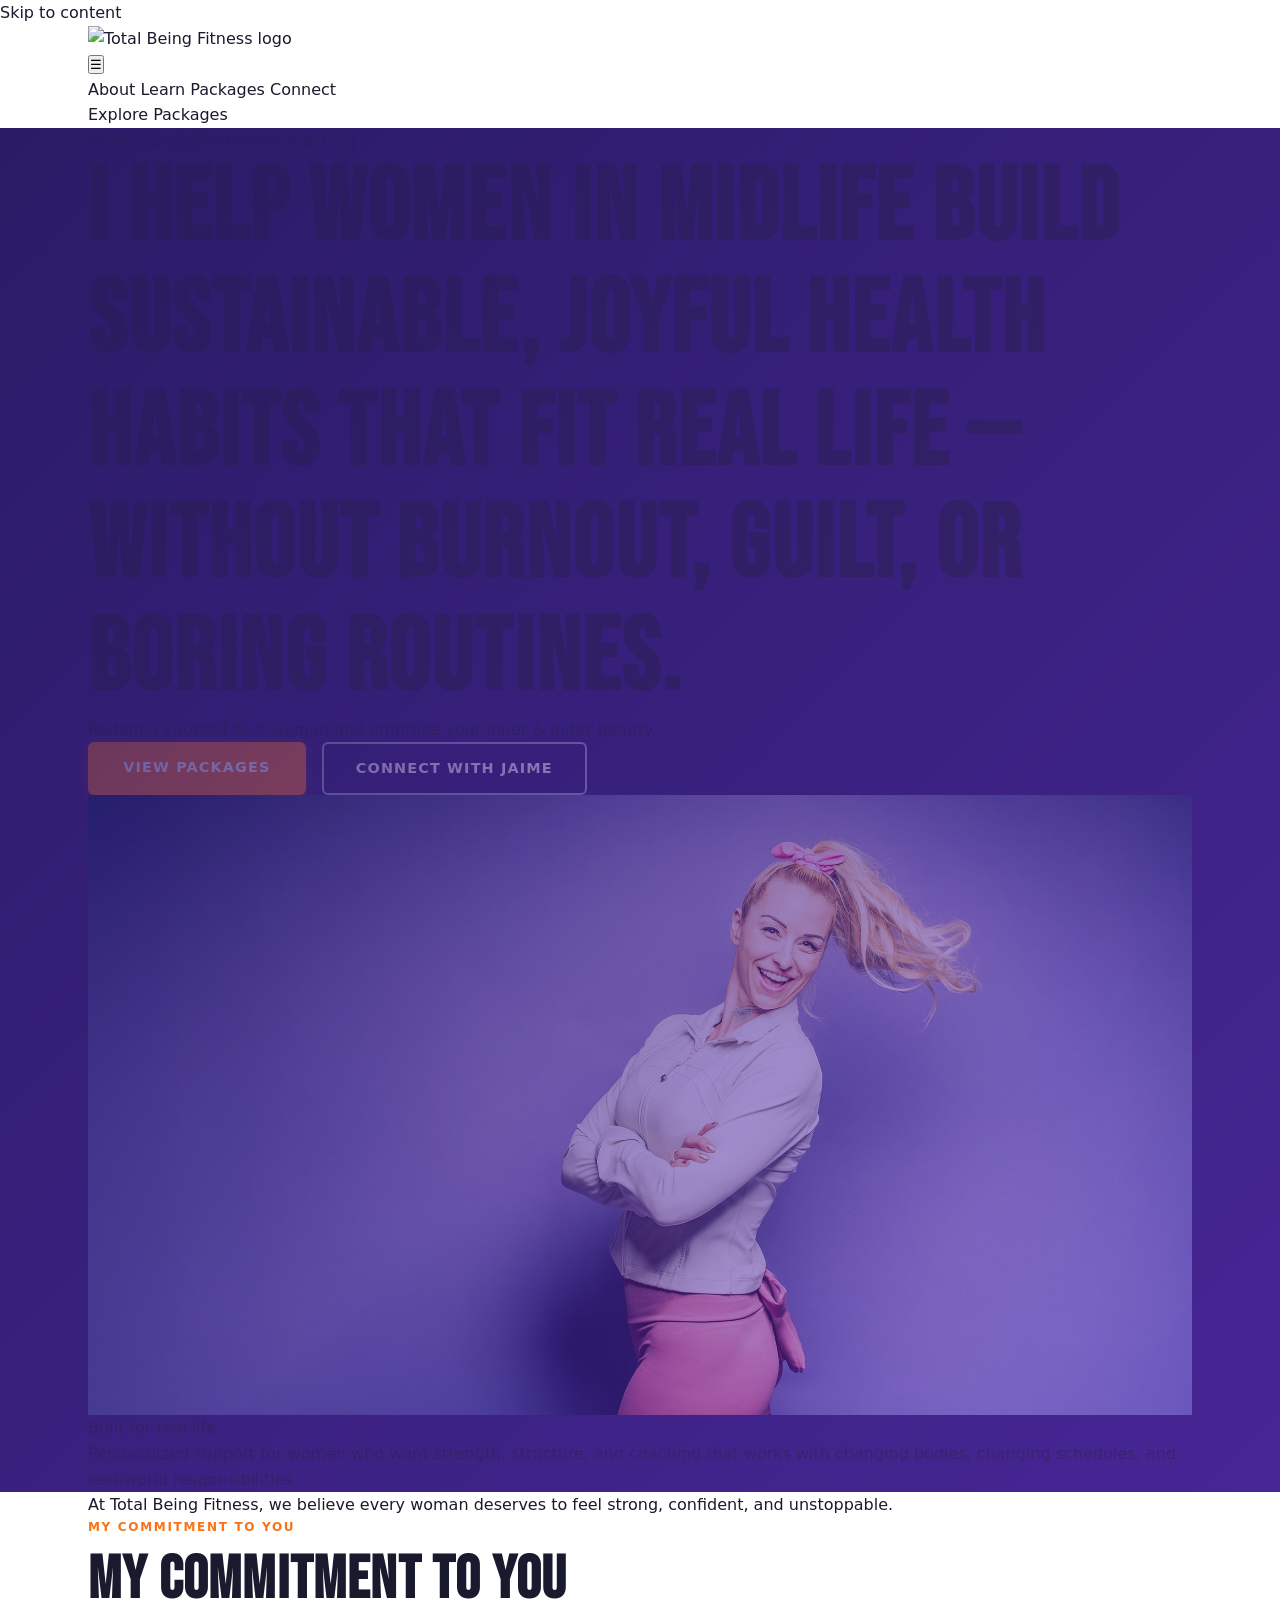
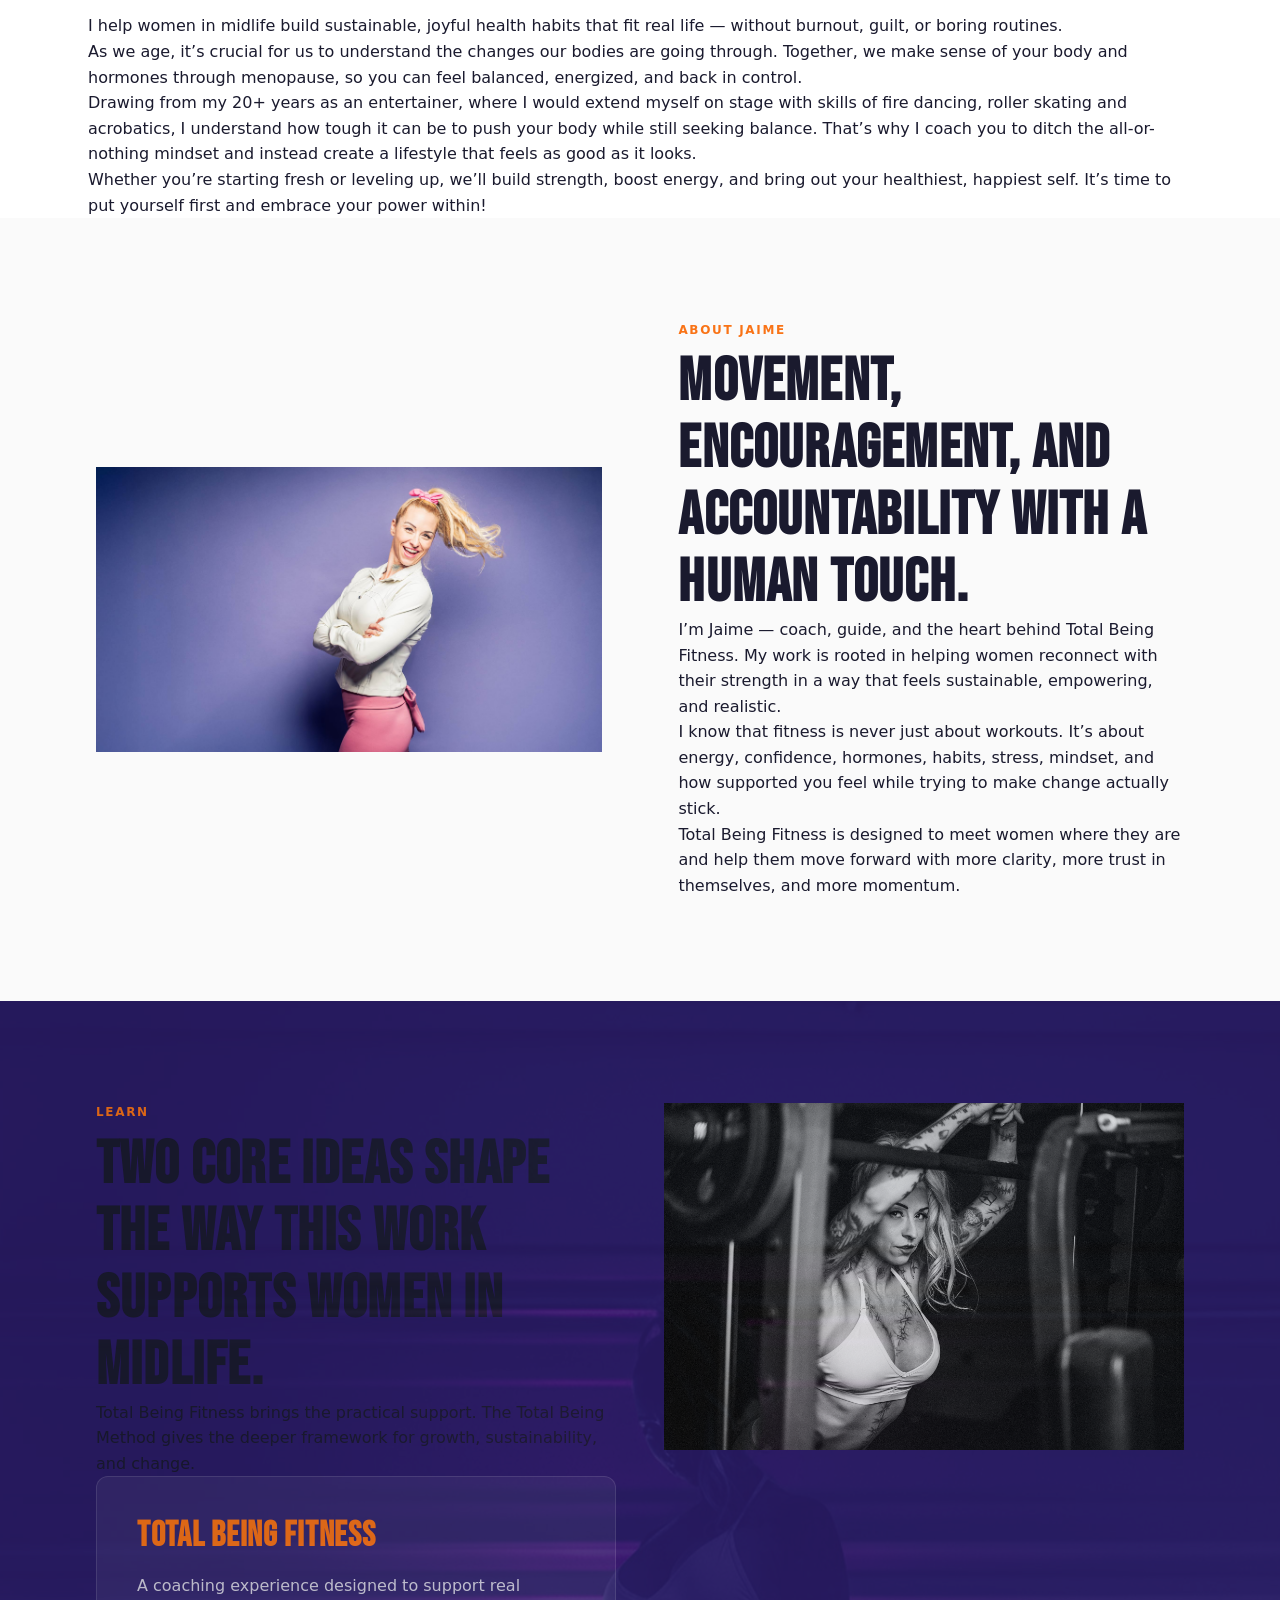
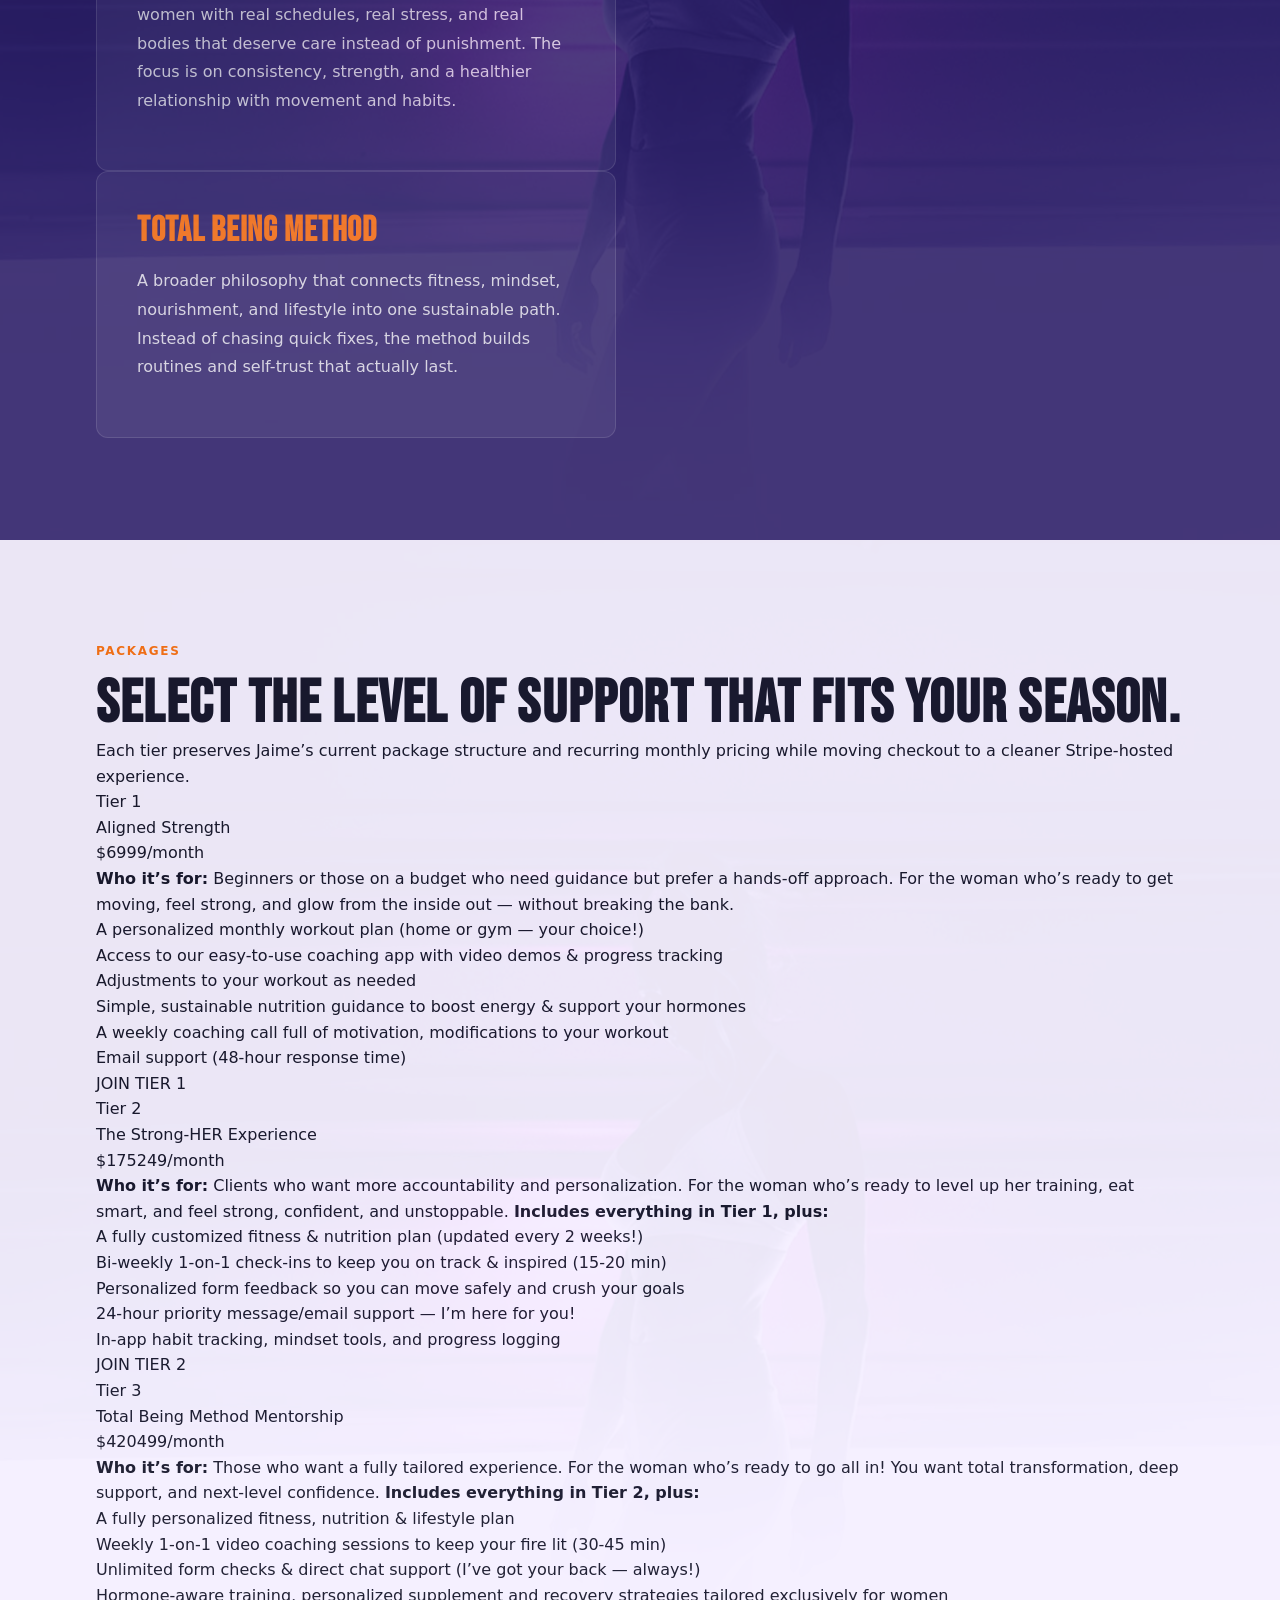
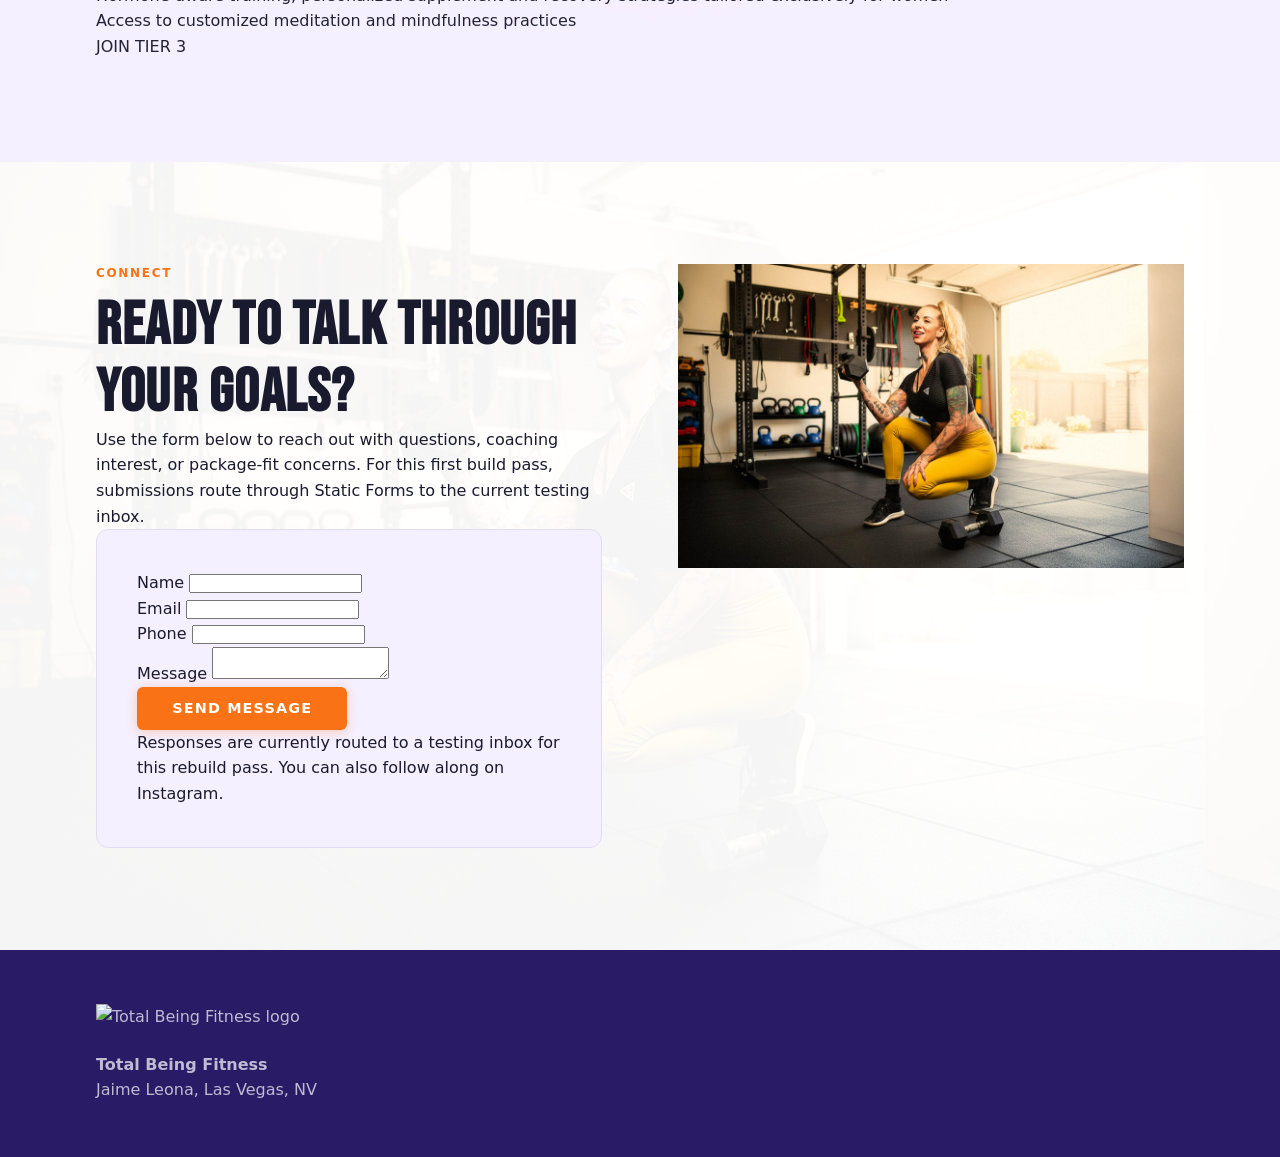
==== commit 8cf682b8: "Add files via upload" ====
--- a/index.html
+++ b/index.html
@@ -3,397 +3,236 @@
 <head>
   <meta charset="utf-8">
   <meta name="viewport" content="width=device-width, initial-scale=1">
-
-  <title>Total Being Fitness | Midlife Women's Fitness Coaching — Las Vegas</title>
-  <meta name="description" content="Redefine yourself as a middle-aged woman with proactive care. Jaime Leona offers personalized fitness coaching, nutrition guidance, and mindful movement for women in midlife. Las Vegas, NV.">
-
-  <!-- Favicon -->
-  <link rel="icon" type="image/png" href="./assets/favicon.png">
-
-  <!-- Fonts -->
+  <title>Total Being Fitness</title>
+  <meta name="description" content="Sustainable, hormone-aware fitness support for women in midlife through coaching, training, and personalized package options.">
+  <meta property="og:title" content="Total Being Fitness">
+  <meta property="og:description" content="Sustainable, joyful health habits that fit real life.">
+  <meta property="og:image" content="./assets/hero-bg.jpg">
+  <link rel="icon" href="./assets/favicon.jpg">
   <link rel="preconnect" href="https://api.fontshare.com">
   <link rel="stylesheet" href="https://api.fontshare.com/v2/css?f[]=satoshi@400,500,700&display=swap">
   <link rel="preconnect" href="https://fonts.googleapis.com">
   <link rel="preconnect" href="https://fonts.gstatic.com" crossorigin>
-  <link href="https://fonts.googleapis.com/css2?family=Bebas+Neue&display=swap" rel="stylesheet">
-
-  <!-- Styles -->
+  <link href="https://fonts.googleapis.com/css2?family=Bebas+Neue&family=Montserrat:wght@400;500;600;700&display=swap" rel="stylesheet">
   <link rel="stylesheet" href="./css/styles.css">
-
-  <!-- Open Graph -->
-  <meta property="og:type"        content="website">
-  <meta property="og:url"         content="https://totalbeing.fitness/">
-  <meta property="og:title"       content="Total Being Fitness | Midlife Women's Fitness Coaching">
-  <meta property="og:description" content="Redefine yourself as a middle-aged woman with proactive care. Personalized fitness, nutrition, and mindfulness coaching by Jaime Leona.">
-  <meta property="og:image"       content="./assets/hero-bg.jpg">
-  <meta name="twitter:card"       content="summary_large_image">
 </head>
 <body>
-
-  <!-- ====================================================
-       NAVIGATION
-       ==================================================== -->
-  <nav id="site-nav" aria-label="Main navigation">
-    <div class="nav-inner">
-
-      <a href="#top" class="nav-logo" aria-label="Total Being Fitness — home">
-        <img src="./assets/logo.png" alt="Total Being Fitness logo" width="44" height="44">
-        <span>Total Being Fitness</span>
+  <a class="skip-link" href="#main">Skip to content</a>
+  <header class="site-header">
+    <div class="container header-inner">
+      <a class="brand" href="#top" aria-label="Total Being Fitness home">
+        <img src="./assets/revised-logo.png" alt="Total Being Fitness logo">
       </a>
-
-      <button
-        id="nav-toggle"
-        class="nav-toggle"
-        aria-controls="nav-menu"
-        aria-expanded="false"
-        aria-label="Open navigation menu"
-      >
-        <span></span><span></span><span></span>
-      </button>
-
-      <ul id="nav-menu" class="nav-links" role="list">
-        <li><a href="#about">About</a></li>
-        <li><a href="#learn">Learn</a></li>
-        <li><a href="#packages">Packages</a></li>
-        <li><a href="#connect">Connect</a></li>
-        <li><a href="#packages" class="nav-cta">Join Now</a></li>
-      </ul>
-
-    </div>
-  </nav>
-
-  <!-- ====================================================
-       HERO
-       ==================================================== -->
-  <section id="top" aria-label="Hero">
-    <div class="hero-bg" aria-hidden="true"></div>
-    <div class="hero-overlay" aria-hidden="true"></div>
-
-    <div class="hero-content container">
-      <p class="eyebrow reveal">Midlife Fitness Coaching</p>
-      <h1 class="reveal">Total Being<br>Fitness</h1>
-      <p class="hero-subhead reveal">
-        Redefine yourself as a middle-aged woman<br>with proactive care
-      </p>
-      <p class="hero-body reveal">
-        At Total Being Fitness, we believe every woman deserves to feel strong, confident, and unstoppable.
-        I help women in midlife build sustainable, joyful health habits that fit real life — without burnout, guilt, or boring routines.
-      </p>
-      <p class="hero-body reveal">
-        As we age, it's crucial for us to understand the changes our bodies are going through. Together, we make sense of your body and hormones through menopause, so you can feel balanced, energized, and back in control.
-      </p>
-      <div class="hero-actions reveal">
-        <a href="#packages" class="btn-primary">View Packages</a>
-        <a href="#connect"  class="btn-secondary">Get in Touch</a>
-      </div>
-    </div>
-  </section>
-
-  <!-- ====================================================
-       ABOUT ME
-       ==================================================== -->
-  <section id="about" aria-label="About Jaime Leona">
-    <div class="about-grid container">
-
-      <div class="about-image-wrap reveal">
-        <img
-          src="./assets/about-bg.jpg"
-          alt="Jaime Leona, Total Being Fitness coach"
-          loading="lazy"
-        >
-      </div>
-
-      <div class="about-text reveal">
-        <p class="eyebrow">About Me</p>
-        <h2>Coaching From the Inside Out</h2>
-        <p>
-          Movement has always been my language. From an athletic childhood to a career in performance, I learned early how deeply our bodies carry us through every season of life.
-        </p>
-        <p>
-          Now, as a midlife fitness coach, I help women adapt, rebuild, and grow stronger as they move through the natural changes of midlife. I believe strength is both physical and personal — and I'm passionate about empowering women to feel confident, capable, and at home in their bodies at any age.
-        </p>
-        <p>
-          Drawing from my 20+ years as an entertainer — fire dancing, roller skating, acrobatics — I understand how tough it can be to push your body while still seeking balance. That's why I coach you to ditch the all-or-nothing mindset and instead create a lifestyle that feels as good as it looks.
-        </p>
-        <p>
-          Whether you're starting fresh or leveling up, we'll build strength, boost energy, and bring out your healthiest, happiest self. It's time to put yourself first and embrace your power within!
-        </p>
-
-        <div class="about-byline">
-          <strong>Jaime Leona</strong>
-          <span>Owner — Total Being Fitness · Las Vegas, NV</span>
-        </div>
-      </div>
-
-    </div>
-  </section>
-
-  <!-- ====================================================
-       LEARN
-       ==================================================== -->
-  <section id="learn" aria-label="Learn about Total Being Fitness and Total Being Method">
-    <div class="learn-inner container">
-
-      <div class="learn-header reveal">
-        <p class="eyebrow" style="color: var(--color-brand-accent);">The Method</p>
-        <h2 style="color: #fff;">What We're Building Together</h2>
-      </div>
-
-      <div class="learn-grid">
-
-        <div class="learn-card reveal">
-          <h3>Total Being Fitness</h3>
-          <p>Total Being Fitness is about helping women find strength, inside and out.</p>
-          <p>I bring my background in entertainment, my personal experience navigating perimenopause, and a deep belief in sisterhood into the way I coach.</p>
-          <p>I've lived in my body through different seasons, and that shapes how I support my clients.</p>
-          <p>This work is about learning how your body responds, building trust with it, and having support while you do.</p>
-          <p>I don't believe women are meant to do this alone. When we train together, we become stronger together.</p>
-        </div>
-
-        <div class="learn-card reveal">
-          <h3>Total Being Method</h3>
-          <p>The Total Being Method is a personal practice that honors the whole of who you are.</p>
-          <p>It blends intentional movement and strength training with meditation, mindfulness, and prayer, creating space for healing on physical, emotional, and spiritual levels.</p>
-          <p>This work is not about fixing yourself, but about remembering and reconnecting to what already exists within you. It invites you to slow down, listen deeply, and build strength that comes from alignment rather than force.</p>
-          <p>The practice is about clearing space in your life, letting go of habits that no longer serve you, and finding focus and direction toward the changes you're ready to make.</p>
-          <p>The Total Being Method is for those who feel called to go inward, to explore the quieter parts of themselves, and to honor the rhythms that make them uniquely who they are.</p>
-        </div>
-
-      </div>
-    </div>
-  </section>
-
-  <!-- ====================================================
-       PACKAGES
-       ==================================================== -->
-  <section id="packages" aria-label="Coaching packages">
-    <div class="packages-header container reveal">
-      <p class="eyebrow">Coaching Packages</p>
-      <h2>Choose Your Path</h2>
-      <span class="packages-intro">Introductory Offer: Subscribe now and save 30%!</span>
-      <p class="packages-sub">Discount pricing reflected below</p>
-    </div>
-
-    <div class="packages-grid container">
-
-      <!-- Tier 1 -->
-      <article class="pkg-card reveal" aria-label="Tier 1: Aligned Strength">
-        <div class="pkg-header">
-          <p class="pkg-tier">Tier 1</p>
-          <h3>Aligned Strength</h3>
-          <div class="pkg-price">
-            <span class="current">$69</span>
-            <span class="original">$99</span>
-            <span class="period">/ month</span>
-          </div>
-        </div>
-        <div class="pkg-body">
-          <p class="pkg-who">
-            For beginners or those on a budget who need guidance but prefer a hands-off approach. For the woman who's ready to get moving, feel strong, and glow from the inside out — without breaking the bank!
-          </p>
-          <ul class="pkg-features">
-            <li>A personalized monthly workout plan (home or gym — your choice!)</li>
-            <li>Access to our easy-to-use coaching app with video demos &amp; progress tracking</li>
-            <li>Adjustments to your workout as needed</li>
-            <li>Simple, sustainable nutrition guidance to boost energy &amp; support your hormones</li>
-            <li>A weekly coaching call full of motivation, modifications to your workout</li>
-            <li>Email support (48-hour response time)</li>
-          </ul>
-          <a
-            href="https://buy.stripe.com/6oU8wO1XOdl282NbNL4Ni02"
-            target="_blank"
-            rel="noopener noreferrer"
-            class="pkg-cta"
-            aria-label="Join Tier 1: Aligned Strength — $69/month"
-          >JOIN TIER 1</a>
-        </div>
-      </article>
-
-      <!-- Tier 2 -->
-      <article class="pkg-card featured reveal" aria-label="Tier 2: The Strong-HER Experience">
-        <div class="pkg-header">
-          <p class="pkg-tier">Tier 2</p>
-          <h3>The Strong-HER Experience</h3>
-          <div class="pkg-price">
-            <span class="current">$175</span>
-            <span class="original">$249</span>
-            <span class="period">/ month</span>
-          </div>
-        </div>
-        <div class="pkg-body">
-          <p class="pkg-who">
-            For clients who want more accountability and personalization. For the woman who's ready to level up her training, eat smart, and feel strong, confident, and unstoppable. <strong>Includes everything in Tier 1, PLUS:</strong>
-          </p>
-          <ul class="pkg-features">
-            <li>A fully customized fitness &amp; nutrition plan (updated every 2 weeks!)</li>
-            <li>Bi-weekly 1-on-1 check-ins to keep you on track &amp; inspired (15–20 min)</li>
-            <li>Personalized form feedback so you can move safely and crush your goals</li>
-            <li>24-hour priority message/email support — I'm here for you!</li>
-            <li>In-app habit tracking, mindset tools, and progress logging</li>
-          </ul>
-          <a
-            href="https://buy.stripe.com/7sY9ASdGw6WEdn7cRP4Ni03"
-            target="_blank"
-            rel="noopener noreferrer"
-            class="pkg-cta"
-            aria-label="Join Tier 2: The Strong-HER Experience — $175/month"
-          >JOIN TIER 2</a>
-        </div>
-      </article>
-
-      <!-- Tier 3 -->
-      <article class="pkg-card reveal" aria-label="Tier 3: Total Being Method Mentorship">
-        <div class="pkg-header">
-          <p class="pkg-tier">Tier 3</p>
-          <h3>Total Being Method Mentorship</h3>
-          <div class="pkg-price">
-            <span class="current">$420</span>
-            <span class="original">$499</span>
-            <span class="period">/ month</span>
-          </div>
-        </div>
-        <div class="pkg-body">
-          <p class="pkg-who">
-            For those who want a fully tailored experience. For the woman who's ready to go all in! You want total transformation, deep support, and next-level confidence. <strong>Includes everything in Tier 2, PLUS:</strong>
-          </p>
-          <ul class="pkg-features">
-            <li>A fully personalized fitness, nutrition &amp; lifestyle plan</li>
-            <li>Weekly 1-on-1 video coaching sessions to keep your fire lit (30–45 min)</li>
-            <li>Unlimited form checks &amp; direct chat support (I've got your back — always!)</li>
-            <li>Hormone-aware training, personalized supplement and recovery strategies tailored exclusively for women</li>
-            <li>Access to customized Meditation and Mindfulness practices</li>
-          </ul>
-          <a
-            href="https://buy.stripe.com/3cI7sKdGw1CkbeZ0534Ni04"
-            target="_blank"
-            rel="noopener noreferrer"
-            class="pkg-cta"
-            aria-label="Join Tier 3: Total Being Method Mentorship — $420/month"
-          >JOIN TIER 3</a>
-        </div>
-      </article>
-
-    </div>
-  </section>
-
-  <!-- ====================================================
-       CONNECT
-       ==================================================== -->
-  <section id="connect" aria-label="Contact Jaime Leona">
-    <div class="connect-grid container">
-
-      <div class="connect-info reveal">
-        <p class="eyebrow">Connect</p>
-        <h2>Let's Talk</h2>
-        <p>
-          Get in touch — we'll get back to you within 24 hours. Whether you have questions about a package, want to know if Total Being Fitness is right for you, or you're ready to start, reach out and let's connect.
-        </p>
-
-        <div class="connect-meta">
-          <a
-            href="https://www.instagram.com/totalbeingfitness/"
-            target="_blank"
-            rel="noopener noreferrer"
-            aria-label="Follow Total Being Fitness on Instagram"
-          >
-            <svg width="20" height="20" viewBox="0 0 24 24" fill="none" stroke="currentColor" stroke-width="2" stroke-linecap="round" stroke-linejoin="round" aria-hidden="true"><rect x="2" y="2" width="20" height="20" rx="5" ry="5"/><path d="M16 11.37A4 4 0 1 1 12.63 8 4 4 0 0 1 16 11.37z"/><line x1="17.5" y1="6.5" x2="17.51" y2="6.5"/></svg>
-            @totalbeingfitness
-          </a>
-          <span>
-            <svg width="20" height="20" viewBox="0 0 24 24" fill="none" stroke="currentColor" stroke-width="2" stroke-linecap="round" stroke-linejoin="round" aria-hidden="true"><path d="M21 10c0 7-9 13-9 13s-9-6-9-13a9 9 0 0 1 18 0z"/><circle cx="12" cy="10" r="3"/></svg>
-            Las Vegas, NV
-          </span>
-        </div>
-      </div>
-
-      <div class="contact-card reveal">
-        <h3>Send a Message</h3>
-        <form
-          action="https://api.staticforms.xyz/submit"
-          method="POST"
-        >
-          <input type="hidden" name="accessKey" value="sf_c7f08e6ef12e8ab737661a34">
-          <input type="hidden" name="redirectTo" value="./thank-you.html">
-          <input type="hidden" name="subject" value="New message from Total Being Fitness website">
-          <input type="text"  name="honeypot" style="display:none" tabindex="-1" autocomplete="off">
-
-          <div class="form-group">
-            <label for="name">Name</label>
-            <input
-              type="text"
-              id="name"
-              name="name"
-              placeholder="Your name"
-              required
-              autocomplete="name"
-            >
-          </div>
-
-          <div class="form-group">
-            <label for="email">Email</label>
-            <input
-              type="email"
-              id="email"
-              name="email"
-              placeholder="you@example.com"
-              required
-              autocomplete="email"
-            >
-          </div>
-
-          <div class="form-group">
-            <label for="phone">Phone <span style="font-weight:400;color:var(--color-text-muted);">(optional)</span></label>
-            <input
-              type="tel"
-              id="phone"
-              name="phone"
-              placeholder="(555) 000-0000"
-              autocomplete="tel"
-            >
-          </div>
-
-          <div class="form-group">
-            <label for="message">Message</label>
-            <textarea
-              id="message"
-              name="message"
-              placeholder="Tell me a little about your goals…"
-              required
-            ></textarea>
-          </div>
-
-          <button type="submit" class="btn-primary form-submit">
-            Send Message
-          </button>
-        </form>
-      </div>
-
-    </div>
-  </section>
-
-  <!-- ====================================================
-       FOOTER
-       ==================================================== -->
-  <footer>
-    <div class="footer-inner">
-      <div class="footer-brand">
-        <img src="./assets/logo.png" alt="Total Being Fitness" width="40" height="40">
-        <p>Jaime Leona · Las Vegas, NV</p>
-      </div>
-      <nav class="footer-links" aria-label="Footer navigation">
+      <button class="menu-toggle" data-menu-toggle aria-label="Toggle navigation" aria-expanded="false">☰</button>
+      <nav class="site-nav" data-nav aria-label="Primary">
         <a href="#about">About</a>
         <a href="#learn">Learn</a>
         <a href="#packages">Packages</a>
         <a href="#connect">Connect</a>
+      </nav>
+      <a class="header-cta" href="#packages">Explore Packages</a>
+    </div>
+  </header>
+
+  <main id="main">
+    <section class="hero" id="top">
+      <div class="hero-media" aria-hidden="true"></div>
+      <div class="hero-overlay" aria-hidden="true"></div>
+      <div class="container hero-grid">
+        <div>
+          <span class="kicker">Women's midlife fitness coaching</span>
+          <h1>I help women in midlife build sustainable, joyful health habits that fit real life — without burnout, guilt, or boring routines.</h1>
+          <p>Redefine yourself as a woman and embrace your inner & outer beauty.</p>
+          <div class="hero-actions">
+            <a class="btn-primary" href="#packages">View packages</a>
+            <a class="btn-secondary" href="#connect">Connect with Jaime</a>
+          </div>
+        </div>
+        <aside class="hero-card" aria-label="Featured coach panel">
+          <img src="./assets/about-bg.jpg" alt="Jaime Leona smiling in athletic wear against a purple background" width="2048" height="1365">
+          <div class="hero-card-title">Built for real life.</div>
+          <p>Personalized support for women who want strength, structure, and coaching that works with changing bodies, changing schedules, and real-world responsibilities.</p>
+        </aside>
+      </div>
+    </section>
+
+    <div class="feature-bar">
+      <div class="container">
+        <p>At Total Being Fitness, we believe every woman deserves to feel strong, confident, and unstoppable.</p>
+      </div>
+    </div>
+
+    <section class="commitment" id="commitment">
+      <div class="container">
+        <div class="section-head">
+          <p class="eyebrow">My Commitment to You</p>
+          <h2>My Commitment to You</h2>
+        </div>
+        <div class="commitment-panel">
+          <p>I help women in midlife build sustainable, joyful health habits that fit real life — without burnout, guilt, or boring routines.</p>
+          <p>As we age, it’s crucial for us to understand the changes our bodies are going through. Together, we make sense of your body and hormones through menopause, so you can feel balanced, energized, and back in control.</p>
+          <p>Drawing from my 20+ years as an entertainer, where I would extend myself on stage with skills of fire dancing, roller skating and acrobatics, I understand how tough it can be to push your body while still seeking balance. That’s why I coach you to ditch the all-or-nothing mindset and instead create a lifestyle that feels as good as it looks.</p>
+          <p>Whether you’re starting fresh or leveling up, we’ll build strength, boost energy, and bring out your healthiest, happiest self. It’s time to put yourself first and embrace your power within!</p>
+        </div>
+      </div>
+    </section>
+
+    <section id="about">
+      <div class="container about-grid">
+        <div class="visual-card">
+          <img src="./assets/about-bg.jpg" alt="Portrait of Jaime Leona with crossed arms" width="2048" height="1365" loading="lazy">
+        </div>
+        <div>
+          <div class="section-head">
+            <p class="eyebrow">About Jaime</p>
+            <h2>Movement, encouragement, and accountability with a human touch.</h2>
+          </div>
+          <div class="copy-panel">
+            <p>I’m Jaime — coach, guide, and the heart behind Total Being Fitness. My work is rooted in helping women reconnect with their strength in a way that feels sustainable, empowering, and realistic.</p>
+            <p>I know that fitness is never just about workouts. It’s about energy, confidence, hormones, habits, stress, mindset, and how supported you feel while trying to make change actually stick.</p>
+            <p>Total Being Fitness is designed to meet women where they are and help them move forward with more clarity, more trust in themselves, and more momentum.</p>
+          </div>
+        </div>
+      </div>
+    </section>
+
+    <section id="learn">
+      <div class="container learn-grid">
+        <div>
+          <div class="section-head">
+            <p class="eyebrow">Learn</p>
+            <h2>Two core ideas shape the way this work supports women in midlife.</h2>
+            <p>Total Being Fitness brings the practical support. The Total Being Method gives the deeper framework for growth, sustainability, and change.</p>
+          </div>
+          <div class="learn-stack">
+            <article class="learn-card">
+              <h3>Total Being Fitness</h3>
+              <p>A coaching experience designed to support real women with real schedules, real stress, and real bodies that deserve care instead of punishment. The focus is on consistency, strength, and a healthier relationship with movement and habits.</p>
+            </article>
+            <article class="learn-card">
+              <h3>Total Being Method</h3>
+              <p>A broader philosophy that connects fitness, mindset, nourishment, and lifestyle into one sustainable path. Instead of chasing quick fixes, the method builds routines and self-trust that actually last.</p>
+            </article>
+          </div>
+        </div>
+        <div class="visual-card">
+          <img src="./assets/hero-bg.jpg" alt="Jaime Leona exercising in a home gym with dumbbells" width="2048" height="1365" loading="lazy">
+        </div>
+      </div>
+    </section>
+
+    <section class="packages" id="packages">
+      <div class="packages-bg" aria-hidden="true"></div>
+      <div class="container">
+        <div class="section-head">
+          <p class="eyebrow">Packages</p>
+          <h2>Select the level of support that fits your season.</h2>
+          <p>Each tier preserves Jaime’s current package structure and recurring monthly pricing while moving checkout to a cleaner Stripe-hosted experience.</p>
+        </div>
+        <div class="package-grid">
+          <article class="package-card">
+            <div class="package-top">Tier 1<br>Aligned Strength</div>
+            <div class="package-price"><span class="currency">$</span>69<span class="old">99</span><span class="per">/month</span></div>
+            <div class="package-body">
+              <div class="package-intro"><strong>Who it’s for:</strong> Beginners or those on a budget who need guidance but prefer a hands-off approach. For the woman who’s ready to get moving, feel strong, and glow from the inside out — without breaking the bank.</div>
+              <div class="package-feature">A personalized monthly workout plan (home or gym — your choice!)</div>
+              <div class="package-feature">Access to our easy-to-use coaching app with video demos &amp; progress tracking</div>
+              <div class="package-feature">Adjustments to your workout as needed</div>
+              <div class="package-feature">Simple, sustainable nutrition guidance to boost energy &amp; support your hormones</div>
+              <div class="package-feature">A weekly coaching call full of motivation, modifications to your workout</div>
+              <div class="package-feature">Email support (48-hour response time)</div>
+              <div class="package-footer"><a class="package-btn" href="https://buy.stripe.com/6oU8wO1XOdl282NbNL4Ni02" target="_blank" rel="noopener noreferrer">JOIN TIER 1</a></div>
+            </div>
+          </article>
+          <article class="package-card">
+            <div class="package-top">Tier 2<br>The Strong-HER Experience</div>
+            <div class="package-price"><span class="currency">$</span>175<span class="old">249</span><span class="per">/month</span></div>
+            <div class="package-body">
+              <div class="package-intro"><strong>Who it’s for:</strong> Clients who want more accountability and personalization. For the woman who’s ready to level up her training, eat smart, and feel strong, confident, and unstoppable. <strong>Includes everything in Tier 1, plus:</strong></div>
+              <div class="package-feature">A fully customized fitness &amp; nutrition plan (updated every 2 weeks!)</div>
+              <div class="package-feature">Bi-weekly 1-on-1 check-ins to keep you on track &amp; inspired (15-20 min)</div>
+              <div class="package-feature">Personalized form feedback so you can move safely and crush your goals</div>
+              <div class="package-feature">24-hour priority message/email support — I’m here for you!</div>
+              <div class="package-feature">In-app habit tracking, mindset tools, and progress logging</div>
+              <div class="package-footer"><a class="package-btn" href="https://buy.stripe.com/7sY9ASdGw6WEdn7cRP4Ni03" target="_blank" rel="noopener noreferrer">JOIN TIER 2</a></div>
+            </div>
+          </article>
+          <article class="package-card">
+            <div class="package-top">Tier 3<br>Total Being Method Mentorship</div>
+            <div class="package-price"><span class="currency">$</span>420<span class="old">499</span><span class="per">/month</span></div>
+            <div class="package-body">
+              <div class="package-intro"><strong>Who it’s for:</strong> Those who want a fully tailored experience. For the woman who’s ready to go all in! You want total transformation, deep support, and next-level confidence. <strong>Includes everything in Tier 2, plus:</strong></div>
+              <div class="package-feature">A fully personalized fitness, nutrition &amp; lifestyle plan</div>
+              <div class="package-feature">Weekly 1-on-1 video coaching sessions to keep your fire lit (30-45 min)</div>
+              <div class="package-feature">Unlimited form checks &amp; direct chat support (I’ve got your back — always!)</div>
+              <div class="package-feature">Hormone-aware training, personalized supplement and recovery strategies tailored exclusively for women</div>
+              <div class="package-feature">Access to customized meditation and mindfulness practices</div>
+              <div class="package-footer"><a class="package-btn" href="https://buy.stripe.com/3cI7sKdGw1CkbeZ0534Ni04" target="_blank" rel="noopener noreferrer">JOIN TIER 3</a></div>
+            </div>
+          </article>
+        </div>
+      </div>
+    </section>
+
+    <section class="connect" id="connect">
+      <div class="container connect-grid">
+        <div>
+          <div class="section-head">
+            <p class="eyebrow">Connect</p>
+            <h2>Ready to talk through your goals?</h2>
+            <p>Use the form below to reach out with questions, coaching interest, or package-fit concerns. For this first build pass, submissions route through Static Forms to the current testing inbox.</p>
+          </div>
+          <form class="contact-card form-grid" action="https://api.staticforms.xyz/submit" method="POST">
+            <input type="hidden" name="accessKey" value="sf_c7f08e6ef12e8ab737661a34">
+            <input type="hidden" name="subject" value="Total Being Fitness contact form submission">
+            <input type="hidden" name="redirectTo" value="./thank-you.html">
+            <input type="hidden" name="replyTo" value="@">
+            <input type="hidden" name="email" value="boenobo@gmail.com">
+            <div class="field">
+              <label for="name">Name</label>
+              <input id="name" name="name" type="text" required autocomplete="name">
+            </div>
+            <div class="field">
+              <label for="sender-email">Email</label>
+              <input id="sender-email" name="replyTo" type="email" required autocomplete="email">
+            </div>
+            <div class="field">
+              <label for="phone">Phone</label>
+              <input id="phone" name="phone" type="tel" autocomplete="tel">
+            </div>
+            <div class="field">
+              <label for="message">Message</label>
+              <textarea id="message" name="message" required></textarea>
+            </div>
+            <button class="btn-primary" type="submit">Send message</button>
+            <p class="form-note">Responses are currently routed to a testing inbox for this rebuild pass. You can also follow along on <a href="https://www.instagram.com/totalbeingfitness/" target="_blank" rel="noopener noreferrer">Instagram</a>.</p>
+          </form>
+        </div>
+        <div class="connect-visual">
+          <img src="./assets/connect-bg.jpg" alt="Jaime Leona in a dramatic fitness portrait with purple lighting" width="2048" height="1365" loading="lazy">
+        </div>
+      </div>
+    </section>
+  </main>
+
+  <footer class="site-footer">
+    <div class="container footer-inner">
+      <div class="footer-brand">
+        <img src="./assets/revised-logo.png" alt="Total Being Fitness logo" width="1536" height="1024" loading="lazy">
+        <div>
+          <strong>Total Being Fitness</strong><br>
+          Jaime Leona, Las Vegas, NV
+        </div>
+      </div>
+      <div class="footer-links">
+        <a href="#about">About</a>
+        <a href="#packages">Packages</a>
+        <a href="#connect">Connect</a>
         <a href="https://www.instagram.com/totalbeingfitness/" target="_blank" rel="noopener noreferrer">Instagram</a>
-      </nav>
-    </div>
-    <div class="footer-bottom">
-      &copy; <span id="yr"></span> Total Being Fitness. All rights reserved.
-      <script>document.getElementById('yr').textContent = new Date().getFullYear();</script>
+      </div>
     </div>
   </footer>
 
-  <script src="./js/site.js"></script>
+  <script src="./js/site.js" defer></script>
 </body>
 </html>
